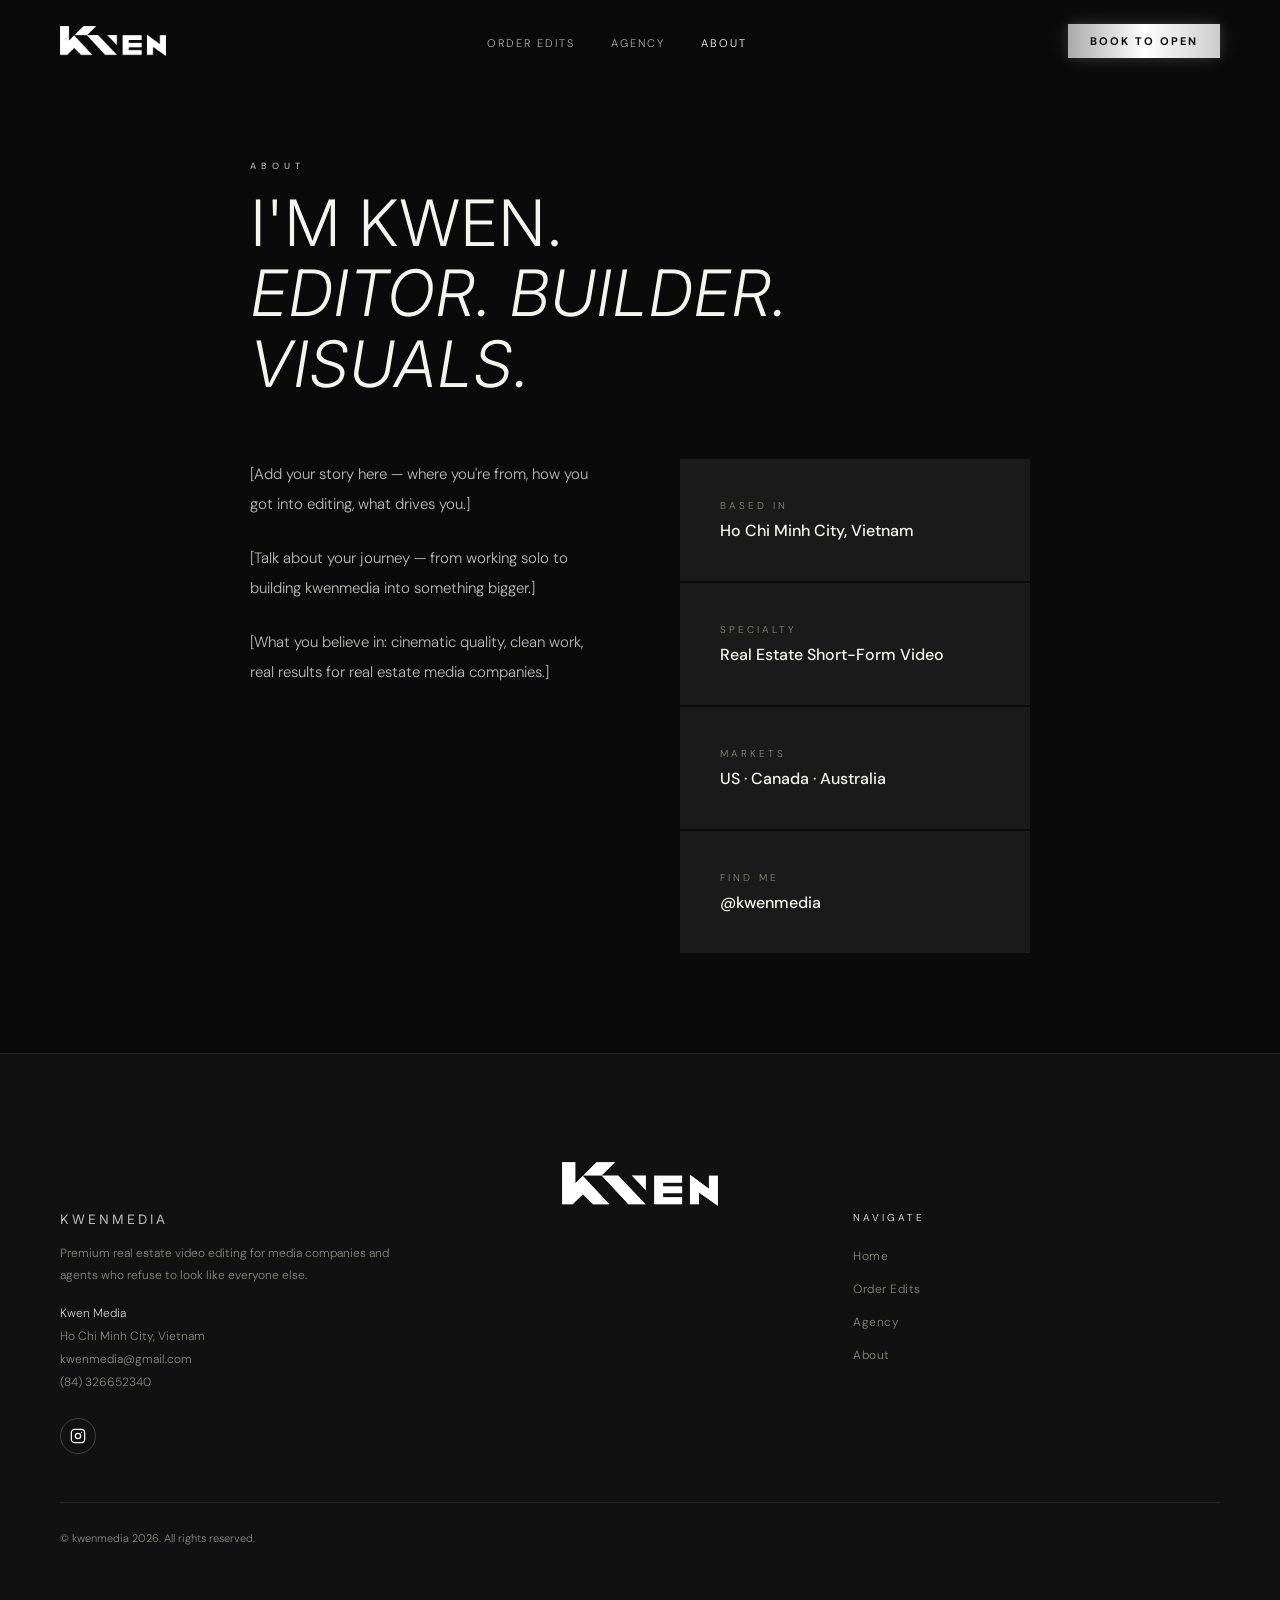
==== about.html @ 04c3d90f "Mobile menu, cleaner hero/order copy, remove dead Terms link Co-Authored-By: Claude Opus 5.5 <norepl" ====
<!DOCTYPE html>
<html lang="en">
<head>
  <meta charset="UTF-8" />
  <meta name="viewport" content="width=device-width, initial-scale=1.0" />
  <title>About | kwenmedia</title>
  <link rel="preconnect" href="https://fonts.googleapis.com" />
  <link href="https://fonts.googleapis.com/css2?family=Inter:ital,opsz,wght@0,14..32,100..900;1,14..32,100..900&family=DM+Sans:ital,wght@0,300;0,400;0,500;1,300&display=swap" rel="stylesheet" />
  <style>
    *, *::before, *::after { box-sizing: border-box; margin: 0; padding: 0; }

    :root {
      --black: #0a0a0a;
      --dark: #111111;
      --dark2: #1a1a1a;
      --gold: #ffffff;
      --gold-light: #cccccc;
      --gold-gradient: linear-gradient(90deg, #aaaaaa, #ffffff, #cccccc, #ffffff, #aaaaaa);
      --white: #f5f5f0;
      --gray: #888880;
      --border: rgba(255,255,255,0.08);
    }

    /* Gold gradient utility */
    .gold-text {
      background: var(--gold-gradient);
      background-size: 200% auto;
      -webkit-background-clip: text;
      -webkit-text-fill-color: transparent;
      background-clip: text;
      animation: gold-shift 4s linear infinite;
      
    }
    @keyframes gold-shift {
      0% { background-position: 0% center; }
      100% { background-position: 200% center; }
    }

    html { scroll-behavior: smooth; }

    body {
      background: var(--black);
      color: var(--white);
      font-family: 'DM Sans', sans-serif;
      font-weight: 300;
      overflow-x: hidden;
    }

    /* ── NAV ── */
    nav {
      position: fixed; top: 0; left: 0; right: 0; z-index: 100;
      display: flex; align-items: center; justify-content: space-between;
      padding: 24px 60px;
      background: linear-gradient(to bottom, rgba(10,10,10,0.95), transparent);
      transition: background 0.3s;
    }
    nav.scrolled { background: rgba(10,10,10,0.97); }

    .nav-logo {
      font-family: 'Inter', sans-serif;
      font-size: 22px; font-weight: 400; letter-spacing: 2px;
      color: var(--white); text-decoration: none;
      text-transform: uppercase;
      display: flex; align-items: center; gap: 10px;
    }
    .nav-logo span {
      background: var(--gold-gradient); background-size: 200% auto;
      -webkit-background-clip: text; -webkit-text-fill-color: transparent;
      background-clip: text; animation: gold-shift 4s linear infinite;
      
    }

    .nav-links { display: flex; gap: 36px; list-style: none; }
    .nav-links a {
      color: rgba(245,245,240,0.7); text-decoration: none;
      font-size: 11px; letter-spacing: 2px; text-transform: uppercase;
      transition: color 0.2s;
    }
    .nav-links a:hover { color: var(--white); }

    .nav-ctas { display: flex; gap: 12px; }
    .btn-outline {
      padding: 10px 22px; border: 1px solid rgba(255,255,255,0.3);
      color: var(--white); font-family: 'DM Sans', sans-serif;
      font-size: 11px; letter-spacing: 2px; text-transform: uppercase;
      text-decoration: none; transition: all 0.2s; cursor: pointer;
      background: transparent;
    }
    .btn-outline:hover { border-color: var(--white); color: var(--white); }

    .btn-gold {
      padding: 10px 22px;
      background: linear-gradient(90deg, #aaaaaa, #ffffff, #cccccc, #ffffff, #aaaaaa);
      background-size: 200% auto;
      color: var(--black); font-family: 'DM Sans', sans-serif;
      font-size: 11px; letter-spacing: 2px; text-transform: uppercase;
      text-decoration: none; font-weight: 700; cursor: pointer;
      border: none;
      box-shadow: 0 0 12px rgba(255,255,255,0.15), 0 0 28px rgba(255,255,255,0.08);
      animation: gold-shift 4s linear infinite;
      transition: box-shadow 0.3s, transform 0.2s;
    }
    .btn-gold:hover {
      box-shadow: 0 0 12px rgba(255,255,255,0.15), 0 0 28px rgba(255,255,255,0.08);
      transform: translateY(-2px);
    }

    /* ── HERO ── */
    .hero {
      position: relative; height: 100vh; min-height: 700px;
      display: flex; flex-direction: column;
      align-items: center; justify-content: center; text-align: center;
      overflow: hidden;
    }

    .hero-video {
      position: absolute; inset: 0; width: 100%; height: 100%;
      object-fit: cover; opacity: 0.35;
    }
    .hero-overlay {
      position: absolute; inset: 0;
      background: linear-gradient(to bottom, rgba(10,10,10,0.3) 0%, rgba(10,10,10,0.5) 60%, var(--black) 100%);
    }

    .hero-content { position: relative; z-index: 2; max-width: 800px; padding: 0 24px; }
    .hero-eyebrow {
      font-size: 10px; letter-spacing: 5px; text-transform: uppercase;
      background: var(--gold-gradient); background-size: 200% auto;
      -webkit-background-clip: text; -webkit-text-fill-color: transparent;
      background-clip: text; animation: gold-shift 4s linear infinite;
      margin-bottom: 24px; font-weight: 500;
      
    }
    .hero-title {
      font-family: 'Inter', sans-serif;
      font-size: clamp(52px, 8vw, 96px); font-weight: 300; line-height: 1.0;
      margin-bottom: 24px; letter-spacing: -1px;
    }
    .hero-title em {
      font-style: italic;
      background: var(--gold-gradient);
      background-size: 200% auto;
      -webkit-background-clip: text;
      -webkit-text-fill-color: transparent;
      background-clip: text;
      animation: gold-shift 4s linear infinite;
      
    }
    .hero-sub {
      font-size: 13px; letter-spacing: 1px; color: rgba(245,245,240,0.65);
      max-width: 480px; margin: 0 auto 40px; line-height: 1.8;
    }
    .hero-btns { display: flex; gap: 16px; justify-content: center; flex-wrap: wrap; }

    .hero-scroll {
      position: absolute; bottom: 40px; left: 50%; transform: translateX(-50%);
      z-index: 2; display: flex; flex-direction: column; align-items: center; gap: 8px;
      font-size: 9px; letter-spacing: 3px; color: rgba(255,255,255,0.4);
      text-transform: uppercase;
      animation: bounce 2s ease-in-out infinite;
    }
    .hero-scroll::after {
      content: ''; display: block; width: 1px; height: 40px;
      background: linear-gradient(to bottom, rgba(255,255,255,0.4), transparent);
    }
    @keyframes bounce {
      0%, 100% { transform: translateX(-50%) translateY(0); }
      50% { transform: translateX(-50%) translateY(6px); }
    }

    /* ── SECTION COMMONS ── */
    section { padding: 100px 60px; }
    .section-label {
      font-size: 9px; letter-spacing: 5px; text-transform: uppercase;
      background: var(--gold-gradient); background-size: 200% auto;
      -webkit-background-clip: text; -webkit-text-fill-color: transparent;
      background-clip: text; animation: gold-shift 4s linear infinite;
      margin-bottom: 16px; font-weight: 500;
      
    }
    .section-title {
      font-family: 'Inter', sans-serif;
      font-size: clamp(36px, 5vw, 64px); font-weight: 300; line-height: 1.1;
      margin-bottom: 60px;
    }

    /* ── ALA CARTE ── */
    .alacarte { background: var(--dark); }
    .alacarte-header { text-align: center; }

    .packages-grid {
      display: grid;
      grid-template-columns: repeat(auto-fit, minmax(280px, 1fr));
      gap: 2px; max-width: 1400px; margin: 0 auto;
    }

    .package-card {
      background: var(--dark2); padding: 0;
      overflow: hidden; cursor: pointer; transition: transform 0.3s;
      position: relative;
    }
    .package-card:hover { transform: translateY(-4px); }
    .package-card:hover .pkg-overlay { opacity: 1; }

    .pkg-video-wrap { position: relative; aspect-ratio: 9/16; overflow: hidden; }
    .pkg-video-wrap video { width: 100%; height: 100%; object-fit: cover; }
    .pkg-overlay {
      position: absolute; inset: 0;
      background: linear-gradient(to top, rgba(0,0,0,0.9) 0%, transparent 50%);
      opacity: 0.7; transition: opacity 0.3s;
    }
    .pkg-info {
      position: absolute; bottom: 0; left: 0; right: 0;
      padding: 24px; z-index: 2;
    }
    .pkg-name {
      font-family: 'Inter', sans-serif;
      font-size: 24px; font-weight: 400; margin-bottom: 4px;
    }
    .pkg-price {
      background: var(--gold-gradient); background-size: 200% auto;
      -webkit-background-clip: text; -webkit-text-fill-color: transparent;
      background-clip: text; animation: gold-shift 4s linear infinite;
      font-size: 18px; font-weight: 600; margin-bottom: 12px;
      
    }
    .pkg-features { list-style: none; margin-bottom: 16px; }
    .pkg-features li {
      font-size: 11px; color: rgba(255,255,255,0.6);
      letter-spacing: 0.5px; margin-bottom: 4px;
      padding-left: 14px; position: relative;
    }
    .pkg-features li::before {
      content: '—'; position: absolute; left: 0;
      color: var(--white); font-size: 10px;
    }
    .pkg-select {
      display: inline-block; padding: 8px 20px;
      border: 1px solid rgba(255,255,255,0.4); color: var(--white);
      font-size: 10px; letter-spacing: 2px; text-transform: uppercase;
      background: transparent; cursor: pointer; transition: all 0.2s;
      font-family: 'DM Sans', sans-serif;
    }
    .pkg-select:hover { background: var(--white); color: var(--black); }

    .custom-quote {
      text-align: center; margin-top: 48px;
      color: rgba(245,245,240,0.5); font-size: 13px;
    }
    .custom-quote a { color: var(--white); text-decoration: none; }
    .custom-quote a:hover { text-decoration: underline; }

    /* ── BLACK LABEL ── */
    .black-label { background: var(--black); }
    .bl-grid {
      display: grid; grid-template-columns: 1fr 1fr;
      gap: 80px; max-width: 1200px; margin: 0 auto;
      align-items: start;
    }
    .bl-features { display: flex; flex-direction: column; gap: 0; }
    .bl-feature {
      padding: 32px 0; border-bottom: 1px solid var(--border);
      display: flex; gap: 24px; align-items: flex-start;
    }
    .bl-num {
      font-family: 'Inter', sans-serif;
      font-size: 48px; font-weight: 300; background: var(--gold-gradient); background-size: 200% auto;
      -webkit-background-clip: text; -webkit-text-fill-color: transparent;
      background-clip: text; animation: gold-shift 4s linear infinite;
      opacity: 0.3;
      line-height: 1; flex-shrink: 0; width: 60px;
    }
    .bl-feature-title {
      font-family: 'Inter', sans-serif;
      font-size: 22px; font-weight: 400; margin-bottom: 8px;
    }
    .bl-feature-desc { font-size: 12px; color: var(--gray); line-height: 1.8; }

    .bl-ctas { display: flex; flex-direction: column; gap: 12px; margin-top: 48px; }
    .bl-ctas a { text-align: center; }

    /* ── STATS ── */
    .stats { background: var(--dark); padding: 80px 60px; }
    .stats-inner {
      max-width: 1000px; margin: 0 auto;
      display: grid; grid-template-columns: repeat(3, 1fr);
      gap: 2px;
    }
    .stat-item {
      background: var(--dark2); padding: 48px;
      text-align: center;
    }
    .stat-num {
      font-family: 'Inter', sans-serif;
      font-size: 64px; font-weight: 700; line-height: 1; margin-bottom: 8px;
      background: var(--gold-gradient); background-size: 200% auto;
      -webkit-background-clip: text; -webkit-text-fill-color: transparent;
      background-clip: text; animation: gold-shift 4s linear infinite;
      
    }
    .stat-label { font-size: 10px; letter-spacing: 3px; text-transform: uppercase; color: var(--gray); }

    /* ── LOGOS ── */
    .logos-section { background: var(--black); padding: 60px; overflow: hidden; }
    .logos-label { text-align: center; font-size: 10px; letter-spacing: 4px; text-transform: uppercase; color: var(--gray); margin-bottom: 40px; }
    .logos-track-wrap { overflow: hidden; }
    .logos-track {
      display: flex; gap: 60px; align-items: center;
      animation: marquee 25s linear infinite;
      width: max-content;
    }
    .logos-track:hover { animation-play-state: paused; }
    .logo-item {
      font-family: 'Inter', sans-serif;
      font-size: 18px; font-weight: 300; letter-spacing: 2px;
      color: rgba(255,255,255,0.2); white-space: nowrap;
      text-transform: uppercase; flex-shrink: 0;
    }
    @keyframes marquee {
      0% { transform: translateX(0); }
      100% { transform: translateX(-50%); }
    }

    /* ── TESTIMONIALS ── */
    .testimonials { background: var(--dark); }
    .testimonials .section-title { text-align: center; }
    .testimonials-grid {
      display: grid; grid-template-columns: repeat(auto-fit, minmax(300px, 1fr));
      gap: 2px; max-width: 1200px; margin: 0 auto;
    }
    .testimonial {
      background: var(--dark2); padding: 48px;
    }
    .testimonial-quote {
      font-family: 'Inter', sans-serif;
      font-size: 18px; font-weight: 300; font-style: italic;
      line-height: 1.7; color: rgba(245,245,240,0.85);
      margin-bottom: 28px;
    }
    .testimonial-quote::before { content: '\201C'; color: var(--white); font-size: 28px; }
    .testimonial-name { font-size: 12px; font-weight: 600; letter-spacing: 1px; margin-bottom: 4px; }
    .testimonial-company { font-size: 11px; color: var(--gray); letter-spacing: 1px; }

    /* ── CTA FOOTER ── */
    .cta-section {
      position: relative; padding: 140px 60px;
      text-align: center; overflow: hidden;
    }
    .cta-video {
      position: absolute; inset: 0; width: 100%; height: 100%;
      object-fit: cover; opacity: 0.2;
    }
    .cta-overlay {
      position: absolute; inset: 0;
      background: linear-gradient(to bottom, var(--black), rgba(10,10,10,0.7), var(--black));
    }
    .cta-content { position: relative; z-index: 2; }
    .cta-title {
      font-family: 'Inter', sans-serif;
      font-size: clamp(36px, 6vw, 72px); font-weight: 300;
      margin-bottom: 16px;
    }
    .cta-sub { font-size: 13px; color: var(--gray); margin-bottom: 40px; }
    .cta-btns { display: flex; gap: 16px; justify-content: center; flex-wrap: wrap; margin-bottom: 16px; }
    .cta-alt { font-size: 12px; color: var(--gray); }
    .cta-alt a { color: var(--white); text-decoration: none; }

    /* ── FOOTER ── */
    footer {
      background: var(--dark); padding: 60px;
      border-top: 1px solid var(--border);
    }
    .footer-inner {
      max-width: 1200px; margin: 0 auto;
      display: grid; grid-template-columns: 2fr 1fr; gap: 60px;
      margin-bottom: 48px;
    }
    .footer-logo {
      font-family: 'Inter', sans-serif;
      font-size: 24px; font-weight: 400; letter-spacing: 2px;
      text-transform: uppercase; color: var(--white); margin-bottom: 16px;
    }
    .footer-logo span {
      background: var(--gold-gradient); background-size: 200% auto;
      -webkit-background-clip: text; -webkit-text-fill-color: transparent;
      background-clip: text; animation: gold-shift 4s linear infinite;
    }
    .footer-desc { font-size: 12px; color: var(--gray); line-height: 1.8; max-width: 360px; margin-bottom: 24px; }
    .footer-social a {
      color: var(--white); font-size: 11px; letter-spacing: 2px;
      text-transform: uppercase; text-decoration: none;
    }
    .footer-nav-title {
      font-size: 10px; letter-spacing: 3px; text-transform: uppercase;
      color: var(--white); margin-bottom: 20px;
    }
    .footer-nav-links { list-style: none; }
    .footer-nav-links li { margin-bottom: 12px; }
    .footer-nav-links a {
      color: var(--gray); font-size: 12px; text-decoration: none;
      transition: color 0.2s; letter-spacing: 0.5px;
    }
    .footer-nav-links a:hover { color: var(--white); }
    .footer-bottom {
      border-top: 1px solid var(--border); padding-top: 28px;
      display: flex; justify-content: space-between; align-items: center;
      font-size: 11px; color: var(--gray);
    }
    .footer-bottom a { color: var(--gray); text-decoration: none; }
    .footer-bottom a:hover { color: var(--white); }

    /* ── MOBILE ── */
    @media (max-width: 768px) {
      nav { padding: 20px 24px; }
      .nav-links { display: none; }
      section { padding: 80px 24px; }
      .bl-grid { grid-template-columns: 1fr; gap: 40px; }
      .stats-inner { grid-template-columns: 1fr; }
      .footer-inner { grid-template-columns: 1fr; }
      .footer-bottom { flex-direction: column; gap: 12px; text-align: center; }
      .logos-section { padding: 60px 0; }
      .cta-section { padding: 100px 24px; }
      footer { padding: 60px 24px; }
    }

    /* ── FADE IN ── */
    .fade-in { opacity: 0; transform: translateY(24px); transition: opacity 0.7s ease, transform 0.7s ease; }
    .fade-in.visible { opacity: 1; transform: none; }
  
    /* ── WORK SHOWCASE ── */
    .work-showcase { background: var(--black); padding: 100px 0 100px 60px; }
    .showcase-track-wrap { overflow-x: auto; cursor: grab; user-select: none; }
    .showcase-track-wrap::-webkit-scrollbar { height: 2px; }
    .showcase-track-wrap::-webkit-scrollbar-track { background: var(--dark2); }
    .showcase-track-wrap::-webkit-scrollbar-thumb { background: var(--gold); }
    .showcase-track-wrap:active { cursor: grabbing; }
    .showcase-track {
      display: flex; gap: 16px;
      width: max-content; padding-right: 60px;
    }
    .showcase-item { flex-shrink: 0; width: 260px; }
    .showcase-video-wrap {
      position: relative; aspect-ratio: 9/16;
      overflow: hidden; background: var(--dark2);
    }
    .showcase-video-wrap video { width: 100%; height: 100%; object-fit: cover; }
    .showcase-overlay {
      position: absolute; inset: 0;
      background: linear-gradient(to top, rgba(0,0,0,0.5) 0%, transparent 50%);
    }
    .showcase-label {
      margin-top: 12px;
      font-size: 10px; letter-spacing: 2px; text-transform: uppercase;
      color: var(--gray);
    }
    
    .section-title { text-transform: uppercase; }
    .cta-title { text-transform: uppercase; }
    .hero-title { text-transform: uppercase; }
    .bl-feature-title { text-transform: uppercase; }
    .pkg-name { text-transform: uppercase; }
    .showcase-item .showcase-label { text-transform: uppercase; }
    .stat-label { text-transform: uppercase; }
    .footer-nav-title { text-transform: uppercase; }
    .footer-logo { text-transform: uppercase; }
    /* opsz-global: Inter 18pt optical size everywhere */
    html { font-optical-sizing: none; font-variation-settings: 'opsz' 18; }
    </style>
  <link rel="stylesheet" href="contact.css" />
  <link rel="icon" href="favicon.ico" sizes="any" />
  <link rel="icon" type="image/png" sizes="32x32" href="favicon-32.png" />
  <link rel="icon" type="image/png" sizes="192x192" href="icon-192.png" />
  <link rel="apple-touch-icon" href="apple-touch-icon.png" />
  <meta name="theme-color" content="#0a0a0a" />
</head>
<body>

<nav id="navbar">
  <a href="index.html" class="nav-logo"><img src="logo.png" alt="Kwen Media" style="height:30px;width:auto;display:block;" /></a>
  <ul class="nav-links">
    <li><a href="order.html" >Order Edits</a></li>
    <li><a href="agency.html" >Agency</a></li>
    <li><a href="about.html" style="color:#fff">About</a></li>
  </ul>
  <div class="nav-ctas">
    <a href="https://www.instagram.com/kwenmedia/" target="_blank" class="btn-gold">Book to Open</a>
  </div>
</nav>


<section style="padding:160px 60px 100px; max-width:900px; margin:0 auto;">
  <div class="fade-in">
    <p class="section-label">About</p>
    <h1 class="section-title">I'm Kwen.<br /><em>Editor. Builder. Visuals.</em></h1>
  </div>

  <div style="display:grid;grid-template-columns:1fr 1fr;gap:80px;align-items:start;margin-top:60px;" class="fade-in">
    <div>
      <p style="color:rgba(245,245,240,0.75);font-size:15px;line-height:2;margin-bottom:24px;">
        [Add your story here — where you're from, how you got into editing, what drives you.]
      </p>
      <p style="color:rgba(245,245,240,0.75);font-size:15px;line-height:2;margin-bottom:24px;">
        [Talk about your journey — from working solo to building kwenmedia into something bigger.]
      </p>
      <p style="color:rgba(245,245,240,0.75);font-size:15px;line-height:2;">
        [What you believe in: cinematic quality, clean work, real results for real estate media companies.]
      </p>
    </div>
    <div>
      <div style="background:var(--dark2);padding:40px;margin-bottom:2px;">
        <div style="font-size:10px;letter-spacing:3px;text-transform:uppercase;color:var(--gray);margin-bottom:8px;">Based In</div>
        <div style="font-size:16px;font-weight:500;">Ho Chi Minh City, Vietnam</div>
      </div>
      <div style="background:var(--dark2);padding:40px;margin-bottom:2px;">
        <div style="font-size:10px;letter-spacing:3px;text-transform:uppercase;color:var(--gray);margin-bottom:8px;">Specialty</div>
        <div style="font-size:16px;font-weight:500;">Real Estate Short-Form Video</div>
      </div>
      <div style="background:var(--dark2);padding:40px;margin-bottom:2px;">
        <div style="font-size:10px;letter-spacing:3px;text-transform:uppercase;color:var(--gray);margin-bottom:8px;">Markets</div>
        <div style="font-size:16px;font-weight:500;">US · Canada · Australia</div>
      </div>
      <div style="background:var(--dark2);padding:40px;">
        <div style="font-size:10px;letter-spacing:3px;text-transform:uppercase;color:var(--gray);margin-bottom:8px;">Find Me</div>
        <div style="font-size:16px;font-weight:500;"><a href="https://www.instagram.com/kwenmedia/" target="_blank" style="color:var(--white);text-decoration:none;">@kwenmedia</a></div>
      </div>
    </div>
  </div>
</section>

<footer>
  <div style="text-align:center; padding: 48px 60px 0;">
    <img src="logo.png" alt="Kwen Media" style="height:44px;width:auto;" />
  </div>
  <div class="footer-inner">
    <div>
      <div class="footer-logo" style="font-size:13px;font-weight:400;letter-spacing:3px;color:rgba(255,255,255,0.7);margin-bottom:16px;">kwenmedia</div>
      <p class="footer-desc">Premium real estate video editing for media companies and agents who refuse to look like everyone else.</p>
      <div class="footer-contact" style="font-size:12px;color:var(--gray);line-height:1.9;margin:-8px 0 24px;">
        <div style="color:rgba(255,255,255,0.8);">Kwen Media</div>
        <div>Ho Chi Minh City, Vietnam</div>
        <div><a href="mailto:kwenmedia@gmail.com" style="color:inherit;text-decoration:none;">kwenmedia@gmail.com</a></div>
        <div><a href="tel:+84326652340" style="color:inherit;text-decoration:none;">(84) 326652340</a></div>
      </div>
      <div class="footer-social">
        <a href="https://www.instagram.com/kwenmedia/" target="_blank"
           style="display:inline-flex;align-items:center;justify-content:center;width:36px;height:36px;border:1px solid rgba(255,255,255,0.2);border-radius:50%;text-decoration:none;transition:border-color 0.2s;"
           onmouseover="this.style.borderColor='rgba(255,255,255,0.6)'"
           onmouseout="this.style.borderColor='rgba(255,255,255,0.2)'">
          <svg xmlns="http://www.w3.org/2000/svg" width="16" height="16" viewBox="0 0 24 24" fill="none" stroke="white" stroke-width="1.8" stroke-linecap="round" stroke-linejoin="round">
            <rect x="2" y="2" width="20" height="20" rx="5" ry="5"/><circle cx="12" cy="12" r="4"/><circle cx="17.5" cy="6.5" r="1" fill="white" stroke="none"/>
          </svg>
        </a>
      </div>
    </div>
    <div>
      <div class="footer-nav-title">Navigate</div>
      <ul class="footer-nav-links">
        <li><a href="index.html">Home</a></li>
        <li><a href="order.html">Order Edits</a></li>
        <li><a href="agency.html">Agency</a></li>
        <li><a href="about.html">About</a></li>
      </ul>
    </div>
  </div>
  <div class="footer-bottom">
    <span>© kwenmedia 2026. All rights reserved.</span>
  </div>
</footer>

<script>
  const navbar = document.getElementById('navbar');
  window.addEventListener('scroll', () => navbar.classList.toggle('scrolled', window.scrollY > 50));
  const observer = new IntersectionObserver(e => e.forEach(x => x.isIntersecting && x.target.classList.add('visible')), {threshold:0.1});
  document.querySelectorAll('.fade-in').forEach(el => observer.observe(el));
</script>
<script src="contact.js"></script>
</body>
</html>
---- contact.css ----
/* ── CONTACT MODAL ("Book to Open") ── */
.cq {
  position: fixed; inset: 0; z-index: 10000; display: none;
  align-items: flex-start; justify-content: center;
  background: rgba(0,0,0,.75); -webkit-backdrop-filter: blur(10px); backdrop-filter: blur(10px);
  overflow-y: auto; padding: 24px 16px;
}
.cq.active { display: flex; }
body.cq-open { overflow: hidden; }
.cq-card {
  position: relative; width: 100%; max-width: 640px; margin: auto;
  background: #111; border: 1px solid rgba(255,255,255,.08); border-radius: 6px;
  padding: 44px 40px 36px; color: #f5f5f0; font-family: 'DM Sans', sans-serif;
  animation: cq-in .25s ease;
}
@keyframes cq-in { from { opacity: 0; transform: translateY(12px); } to { opacity: 1; transform: none; } }
.cq-x { position: absolute; top: 16px; right: 18px; background: none; border: none; color: #f5f5f0; font-size: 26px; line-height: 1; cursor: pointer; opacity: .6; }
.cq-x:hover { opacity: 1; }
.cq-l { display: block; font-size: 10px; letter-spacing: 3px; text-transform: uppercase; color: #888880; }
.cq h3 {
  font-family: 'Inter', sans-serif; font-optical-sizing: none; font-variation-settings: 'opsz' 18;
  font-size: clamp(30px, 5vw, 42px); font-weight: 800; letter-spacing: -0.03em;
  text-transform: uppercase; line-height: 1; margin: 12px 0 0;
}
.cq-intro { font-size: 15px; line-height: 1.65; color: rgba(245,245,240,.75); margin: 16px 0 0; padding-bottom: 24px; border-bottom: 1px solid rgba(255,255,255,.08); }
.cq-ways { display: grid; grid-template-columns: 110px 1fr; gap: 10px 16px; padding: 20px 0; border-bottom: 1px solid rgba(255,255,255,.08); margin: 0; }
.cq-ways dt { font-size: 10px; letter-spacing: 3px; text-transform: uppercase; color: #888880; padding-top: 3px; }
.cq-ways dd { margin: 0; font-size: 15px; }
.cq-ways a { color: inherit; text-decoration: none; }
.cq-ways a:hover { text-decoration: underline; }
.cq-grid { display: grid; grid-template-columns: 1fr 1fr; gap: 18px 20px; margin-top: 22px; }
.cq-row { display: flex; flex-direction: column; gap: 8px; }
.cq-full { grid-column: 1 / -1; }
.cq input, .cq textarea {
  width: 100%; background: #0a0a0a; color: #f5f5f0;
  border: 1px solid rgba(255,255,255,.12); border-radius: 3px;
  padding: 14px 16px; font: 400 15px 'DM Sans', sans-serif; outline: none; transition: border-color .2s;
}
.cq textarea { min-height: 110px; resize: vertical; line-height: 1.6; }
.cq #cqMsg { min-height: 170px; font-size: 14.5px; line-height: 1.7; }
.cq input::placeholder, .cq textarea::placeholder { color: rgba(245,245,240,.35); }
.cq input:focus, .cq textarea:focus { border-color: #f5f5f0; }
.cq input.err { border-color: #ff6b6b; }
.cq-chips { display: flex; flex-wrap: wrap; gap: 8px; }
.cq-chips button {
  background: transparent; color: rgba(245,245,240,.8); border: 1px solid rgba(255,255,255,.18);
  border-radius: 3px; padding: 10px 14px; font: 500 12px 'DM Sans', sans-serif; letter-spacing: .5px; cursor: pointer;
  transition: all .2s;
}
.cq-chips button:hover { border-color: #f5f5f0; color: #f5f5f0; }
.cq-chips button.on { background: #f5f5f0; color: #0a0a0a; border-color: #f5f5f0; }
.cq-msg-l { margin: 24px 0 10px; }
.cq-act { display: flex; gap: 12px; margin-top: 22px; }
.cq-btn {
  display: inline-flex; align-items: center; justify-content: center; gap: 12px;
  padding: 18px 24px; border-radius: 2px; cursor: pointer; text-decoration: none;
  font: 600 12px 'DM Sans', sans-serif; letter-spacing: 3px; text-transform: uppercase; transition: all .2s;
}
.cq-btn-solid { flex: 1; background: #f5f5f0; color: #0a0a0a; border: 1px solid #f5f5f0; }
.cq-btn-solid:hover { background: #fff; transform: translateY(-1px); }
.cq-btn-line { background: transparent; color: #f5f5f0; border: 1px solid rgba(255,255,255,.2); min-width: 120px; }
.cq-btn-line:hover { border-color: #f5f5f0; }
.cq-btn-wa { display: flex; width: 100%; margin-top: 12px; background: transparent; color: #f5f5f0; border: 1px solid rgba(255,255,255,.35); }
.cq-btn-wa:hover { background: #f5f5f0; color: #0a0a0a; }
.cq-note { margin-top: 18px; font-size: 13px; line-height: 1.6; color: #888880; }
#cqToast {
  position: fixed; left: 50%; bottom: 28px; transform: translate(-50%, 20px); z-index: 10001;
  background: #f5f5f0; color: #0a0a0a; padding: 14px 22px; border-radius: 3px;
  font: 500 13px 'DM Sans', sans-serif; letter-spacing: .3px; box-shadow: 0 10px 30px rgba(0,0,0,.4);
  opacity: 0; pointer-events: none; transition: opacity .25s, transform .25s; max-width: 90vw; text-align: center;
}
#cqToast.show { opacity: 1; transform: translate(-50%, 0); }
@media (max-width: 560px) {
  .cq-card { padding: 40px 22px 28px; }
  .cq-ways { grid-template-columns: 1fr; gap: 2px; }
  .cq-ways dd { margin-bottom: 10px; }
  .cq-grid { grid-template-columns: 1fr; }
  .cq-act { gap: 8px; }
  .cq-btn { padding: 16px 12px; letter-spacing: 1.5px; font-size: 11px; gap: 8px; }
  .cq-btn-line { min-width: 78px; }
}

/* ── MOBILE MENU ── */
.nav-burger { display: none; }
.mnav { display: none; }
@media (max-width: 768px) {
  .nav-burger {
    display: inline-flex; flex-direction: column; justify-content: center; gap: 5px;
    width: 42px; height: 42px; padding: 0 10px; margin-left: 8px; background: transparent;
    border: 1px solid rgba(255,255,255,.2); border-radius: 2px; cursor: pointer;
  }
  .nav-burger span { display: block; height: 1.5px; background: #f5f5f0; transition: transform .25s, opacity .25s; }
  .nav-burger.open span:nth-child(1) { transform: translateY(6.5px) rotate(45deg); }
  .nav-burger.open span:nth-child(2) { opacity: 0; }
  .nav-burger.open span:nth-child(3) { transform: translateY(-6.5px) rotate(-45deg); }
  .mnav {
    display: block; position: fixed; left: 0; right: 0; top: 0; z-index: 999; padding: 96px 24px 32px;
    background: rgba(10,10,10,.97); -webkit-backdrop-filter: blur(12px); backdrop-filter: blur(12px);
    border-bottom: 1px solid rgba(255,255,255,.08);
    transform: translateY(-100%); visibility: hidden; transition: transform .3s ease, visibility .3s;
  }
  .mnav.open { transform: none; visibility: visible; }
  .mnav a {
    display: block; padding: 18px 0; border-bottom: 1px solid rgba(255,255,255,.08);
    color: #f5f5f0; text-decoration: none; font-family: 'Inter', sans-serif; font-weight: 700;
    font-size: 22px; letter-spacing: -0.02em; text-transform: uppercase;
  }
  .mnav a:last-child { border-bottom: none; }
  .mnav a.cur { color: #888880; }
  nav#navbar { z-index: 1000; }
  body.mnav-open { overflow: hidden; }
}
@media (max-width: 560px) {
  .nav-ctas .btn-outline { display: none; }
}
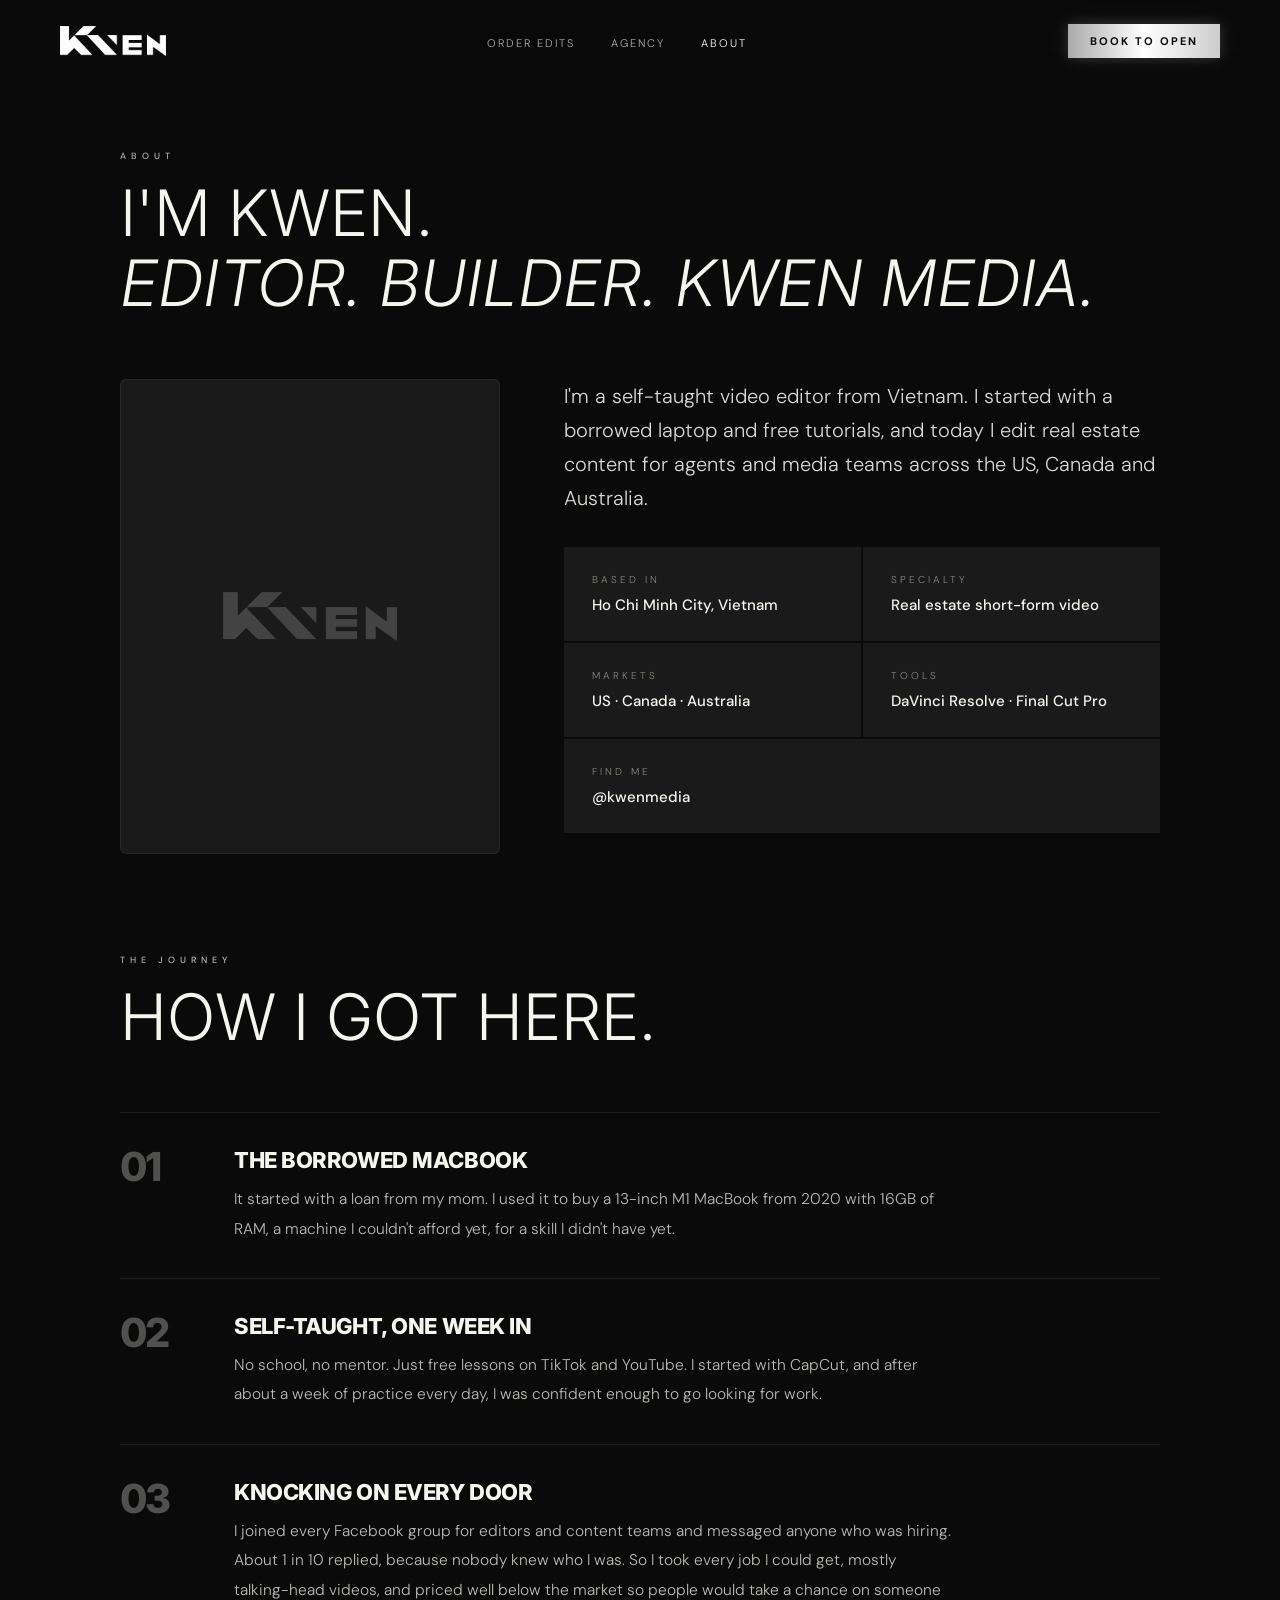
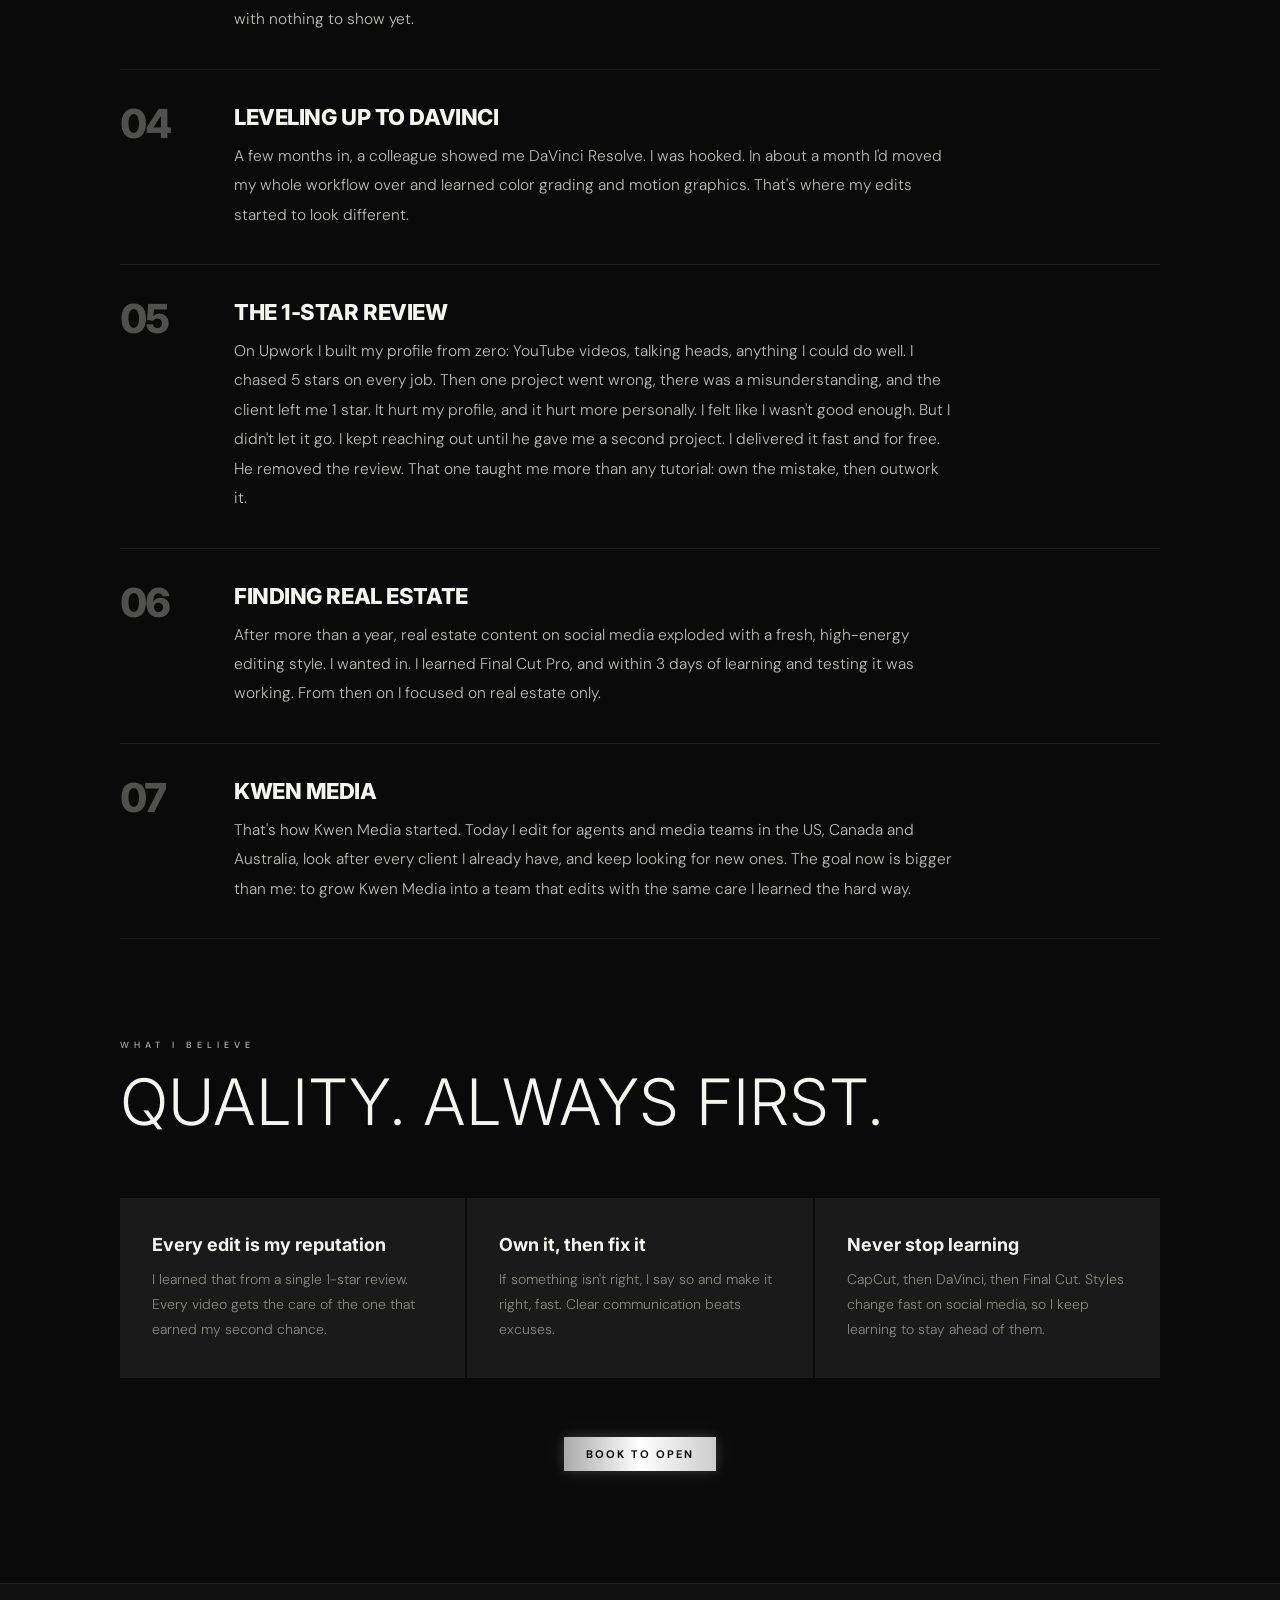
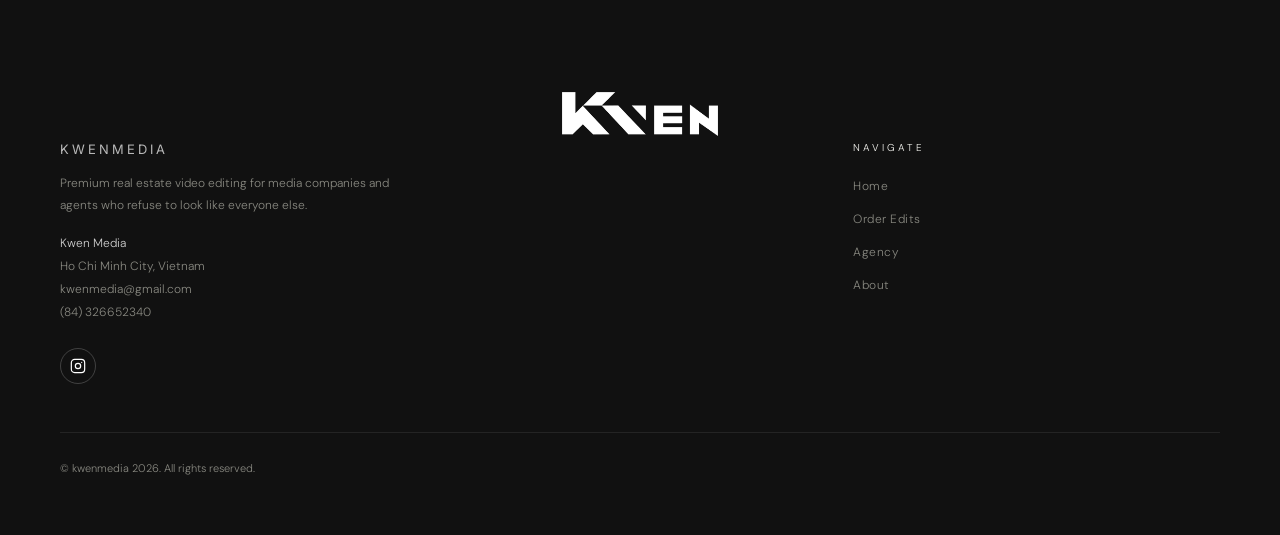
==== commit a395ced5: "About page: Kwen's story, facts, values, photo slot Co-Authored-By: Claude Opus 5.5 <noreply@anthrop" ====
--- a/about.html
+++ b/about.html
@@ -465,6 +465,42 @@
     .footer-logo { text-transform: uppercase; }
     /* opsz-global: Inter 18pt optical size everywhere */
     html { font-optical-sizing: none; font-variation-settings: 'opsz' 18; }
+    /* ── ABOUT PAGE ── */
+    .ab-intro { display: grid; grid-template-columns: minmax(0, 380px) minmax(0, 1fr); gap: 64px; align-items: start; margin-top: 56px; }
+    .ab-photo {
+      margin: 0; aspect-ratio: 4/5; background: var(--dark2); border: 1px solid rgba(255,255,255,.06);
+      border-radius: 6px; overflow: hidden; display: grid; place-items: center;
+    }
+    .ab-photo img { width: 100%; height: 100%; object-fit: cover; }
+    .ab-photo img.ab-photo-ph { width: 46%; height: auto; object-fit: contain; opacity: .18; }
+    .ab-lead { font-size: 20px; line-height: 1.7; color: rgba(245,245,240,.88); margin-bottom: 32px; }
+    .ab-facts { display: grid; grid-template-columns: 1fr 1fr; gap: 2px; }
+    .ab-fact { background: var(--dark2); padding: 26px 28px; }
+    .ab-fact:last-child { grid-column: 1 / -1; }
+    .ab-fact span { display: block; font-size: 10px; letter-spacing: 3px; text-transform: uppercase; color: var(--gray); margin-bottom: 8px; }
+    .ab-fact b { font-size: 15px; font-weight: 500; }
+    .ab-fact a { color: var(--white); text-decoration: none; }
+    .ab-chs { position: relative; }
+    .ab-ch { display: grid; grid-template-columns: 90px minmax(0, 1fr); gap: 24px; padding: 34px 0; border-top: 1px solid var(--border); }
+    .ab-ch:last-child { border-bottom: 1px solid var(--border); }
+    .ab-n { font-family: 'Inter', sans-serif; font-weight: 800; font-size: 40px; line-height: 1; letter-spacing: -0.04em; color: rgba(245,245,240,.3); }
+    .ab-ch h3 { font-family: 'Inter', sans-serif; font-weight: 800; font-size: 22px; text-transform: uppercase; letter-spacing: -0.02em; margin-bottom: 12px; }
+    .ab-ch p { color: rgba(245,245,240,.75); font-size: 15.5px; line-height: 1.9; max-width: 720px; }
+    .ab-vals { display: grid; grid-template-columns: repeat(3, minmax(0, 1fr)); gap: 2px; }
+    .ab-val { background: var(--dark2); padding: 36px 32px; }
+    .ab-val h3 { font-family: 'Inter', sans-serif; font-weight: 700; font-size: 18px; margin-bottom: 12px; }
+    .ab-val p { color: var(--gray); font-size: 14px; line-height: 1.8; }
+    @media (max-width: 860px) {
+      .ab, .ab-story, .ab-values { padding-left: 22px !important; padding-right: 22px !important; }
+      .ab { padding-top: 120px !important; }
+      .ab-intro { grid-template-columns: 1fr; gap: 32px; }
+      .ab-photo { max-width: 420px; }
+      .ab-lead { font-size: 17px; }
+      .ab-facts { grid-template-columns: 1fr; }
+      .ab-ch { grid-template-columns: 1fr; gap: 10px; }
+      .ab-n { font-size: 30px; }
+      .ab-vals { grid-template-columns: 1fr; }
+    }
     </style>
   <link rel="stylesheet" href="contact.css" />
   <link rel="icon" href="favicon.ico" sizes="any" />
@@ -488,42 +524,72 @@
 </nav>
 
 
-<section style="padding:160px 60px 100px; max-width:900px; margin:0 auto;">
+<section class="ab" style="padding:150px 60px 40px; max-width:1160px; margin:0 auto;">
   <div class="fade-in">
     <p class="section-label">About</p>
-    <h1 class="section-title">I'm Kwen.<br /><em>Editor. Builder. Visuals.</em></h1>
-  </div>
-
-  <div style="display:grid;grid-template-columns:1fr 1fr;gap:80px;align-items:start;margin-top:60px;" class="fade-in">
+    <h1 class="section-title">I'm Kwen.<br /><em>Editor. Builder. Kwen Media.</em></h1>
+  </div>
+
+  <div class="ab-intro fade-in">
+    <figure class="ab-photo" aria-label="Portrait of Kwen">
+      <img src="logo.png" alt="" class="ab-photo-ph" />
+    </figure>
     <div>
-      <p style="color:rgba(245,245,240,0.75);font-size:15px;line-height:2;margin-bottom:24px;">
-        [Add your story here — where you're from, how you got into editing, what drives you.]
-      </p>
-      <p style="color:rgba(245,245,240,0.75);font-size:15px;line-height:2;margin-bottom:24px;">
-        [Talk about your journey — from working solo to building kwenmedia into something bigger.]
-      </p>
-      <p style="color:rgba(245,245,240,0.75);font-size:15px;line-height:2;">
-        [What you believe in: cinematic quality, clean work, real results for real estate media companies.]
-      </p>
+      <p class="ab-lead">I'm a self-taught video editor from Vietnam. I started with a borrowed laptop and free tutorials, and today I edit real estate content for agents and media teams across the US, Canada and Australia.</p>
+      <div class="ab-facts"><div class="ab-fact"><span>Based in</span><b>Ho Chi Minh City, Vietnam</b></div><div class="ab-fact"><span>Specialty</span><b>Real estate short-form video</b></div><div class="ab-fact"><span>Markets</span><b>US · Canada · Australia</b></div><div class="ab-fact"><span>Tools</span><b>DaVinci Resolve · Final Cut Pro</b></div><div class="ab-fact"><span>Find me</span><b><a href="https://www.instagram.com/kwenmedia/" target="_blank" rel="noopener">@kwenmedia</a></b></div></div>
     </div>
-    <div>
-      <div style="background:var(--dark2);padding:40px;margin-bottom:2px;">
-        <div style="font-size:10px;letter-spacing:3px;text-transform:uppercase;color:var(--gray);margin-bottom:8px;">Based In</div>
-        <div style="font-size:16px;font-weight:500;">Ho Chi Minh City, Vietnam</div>
-      </div>
-      <div style="background:var(--dark2);padding:40px;margin-bottom:2px;">
-        <div style="font-size:10px;letter-spacing:3px;text-transform:uppercase;color:var(--gray);margin-bottom:8px;">Specialty</div>
-        <div style="font-size:16px;font-weight:500;">Real Estate Short-Form Video</div>
-      </div>
-      <div style="background:var(--dark2);padding:40px;margin-bottom:2px;">
-        <div style="font-size:10px;letter-spacing:3px;text-transform:uppercase;color:var(--gray);margin-bottom:8px;">Markets</div>
-        <div style="font-size:16px;font-weight:500;">US · Canada · Australia</div>
-      </div>
-      <div style="background:var(--dark2);padding:40px;">
-        <div style="font-size:10px;letter-spacing:3px;text-transform:uppercase;color:var(--gray);margin-bottom:8px;">Find Me</div>
-        <div style="font-size:16px;font-weight:500;"><a href="https://www.instagram.com/kwenmedia/" target="_blank" style="color:var(--white);text-decoration:none;">@kwenmedia</a></div>
-      </div>
-    </div>
+  </div>
+</section>
+
+<section class="ab-story" style="padding:60px 60px 40px; max-width:1160px; margin:0 auto;">
+  <div class="fade-in" style="margin-bottom:40px;">
+    <p class="section-label">The journey</p>
+    <h2 class="section-title">How I got here.</h2>
+  </div>
+  <div class="ab-chs">
+      <article class="ab-ch fade-in">
+        <span class="ab-n">01</span>
+        <div><h3>The borrowed MacBook</h3><p>It started with a loan from my mom. I used it to buy a 13-inch M1 MacBook from 2020 with 16GB of RAM, a machine I couldn't afford yet, for a skill I didn't have yet.</p></div>
+      </article>
+      <article class="ab-ch fade-in">
+        <span class="ab-n">02</span>
+        <div><h3>Self-taught, one week in</h3><p>No school, no mentor. Just free lessons on TikTok and YouTube. I started with CapCut, and after about a week of practice every day, I was confident enough to go looking for work.</p></div>
+      </article>
+      <article class="ab-ch fade-in">
+        <span class="ab-n">03</span>
+        <div><h3>Knocking on every door</h3><p>I joined every Facebook group for editors and content teams and messaged anyone who was hiring. About 1 in 10 replied, because nobody knew who I was. So I took every job I could get, mostly talking-head videos, and priced well below the market so people would take a chance on someone with nothing to show yet.</p></div>
+      </article>
+      <article class="ab-ch fade-in">
+        <span class="ab-n">04</span>
+        <div><h3>Leveling up to DaVinci</h3><p>A few months in, a colleague showed me DaVinci Resolve. I was hooked. In about a month I'd moved my whole workflow over and learned color grading and motion graphics. That's where my edits started to look different.</p></div>
+      </article>
+      <article class="ab-ch fade-in">
+        <span class="ab-n">05</span>
+        <div><h3>The 1-star review</h3><p>On Upwork I built my profile from zero: YouTube videos, talking heads, anything I could do well. I chased 5 stars on every job. Then one project went wrong, there was a misunderstanding, and the client left me 1 star. It hurt my profile, and it hurt more personally. I felt like I wasn't good enough. But I didn't let it go. I kept reaching out until he gave me a second project. I delivered it fast and for free. He removed the review. That one taught me more than any tutorial: own the mistake, then outwork it.</p></div>
+      </article>
+      <article class="ab-ch fade-in">
+        <span class="ab-n">06</span>
+        <div><h3>Finding real estate</h3><p>After more than a year, real estate content on social media exploded with a fresh, high-energy editing style. I wanted in. I learned Final Cut Pro, and within 3 days of learning and testing it was working. From then on I focused on real estate only.</p></div>
+      </article>
+      <article class="ab-ch fade-in">
+        <span class="ab-n">07</span>
+        <div><h3>Kwen Media</h3><p>That's how Kwen Media started. Today I edit for agents and media teams in the US, Canada and Australia, look after every client I already have, and keep looking for new ones. The goal now is bigger than me: to grow Kwen Media into a team that edits with the same care I learned the hard way.</p></div>
+      </article>
+  </div>
+</section>
+
+<section class="ab-values" style="padding:60px 60px 120px; max-width:1160px; margin:0 auto;">
+  <div class="fade-in" style="margin-bottom:40px;">
+    <p class="section-label">What I believe</p>
+    <h2 class="section-title">Quality. Always first.</h2>
+  </div>
+  <div class="ab-vals fade-in">
+    <div class="ab-val"><h3>Every edit is my reputation</h3><p>I learned that from a single 1-star review. Every video gets the care of the one that earned my second chance.</p></div>
+    <div class="ab-val"><h3>Own it, then fix it</h3><p>If something isn't right, I say so and make it right, fast. Clear communication beats excuses.</p></div>
+    <div class="ab-val"><h3>Never stop learning</h3><p>CapCut, then DaVinci, then Final Cut. Styles change fast on social media, so I keep learning to stay ahead of them.</p></div>
+  </div>
+  <div class="fade-in" style="text-align:center;margin-top:64px;">
+    <a href="#contact" class="btn-gold">Book to Open</a>
   </div>
 </section>
 
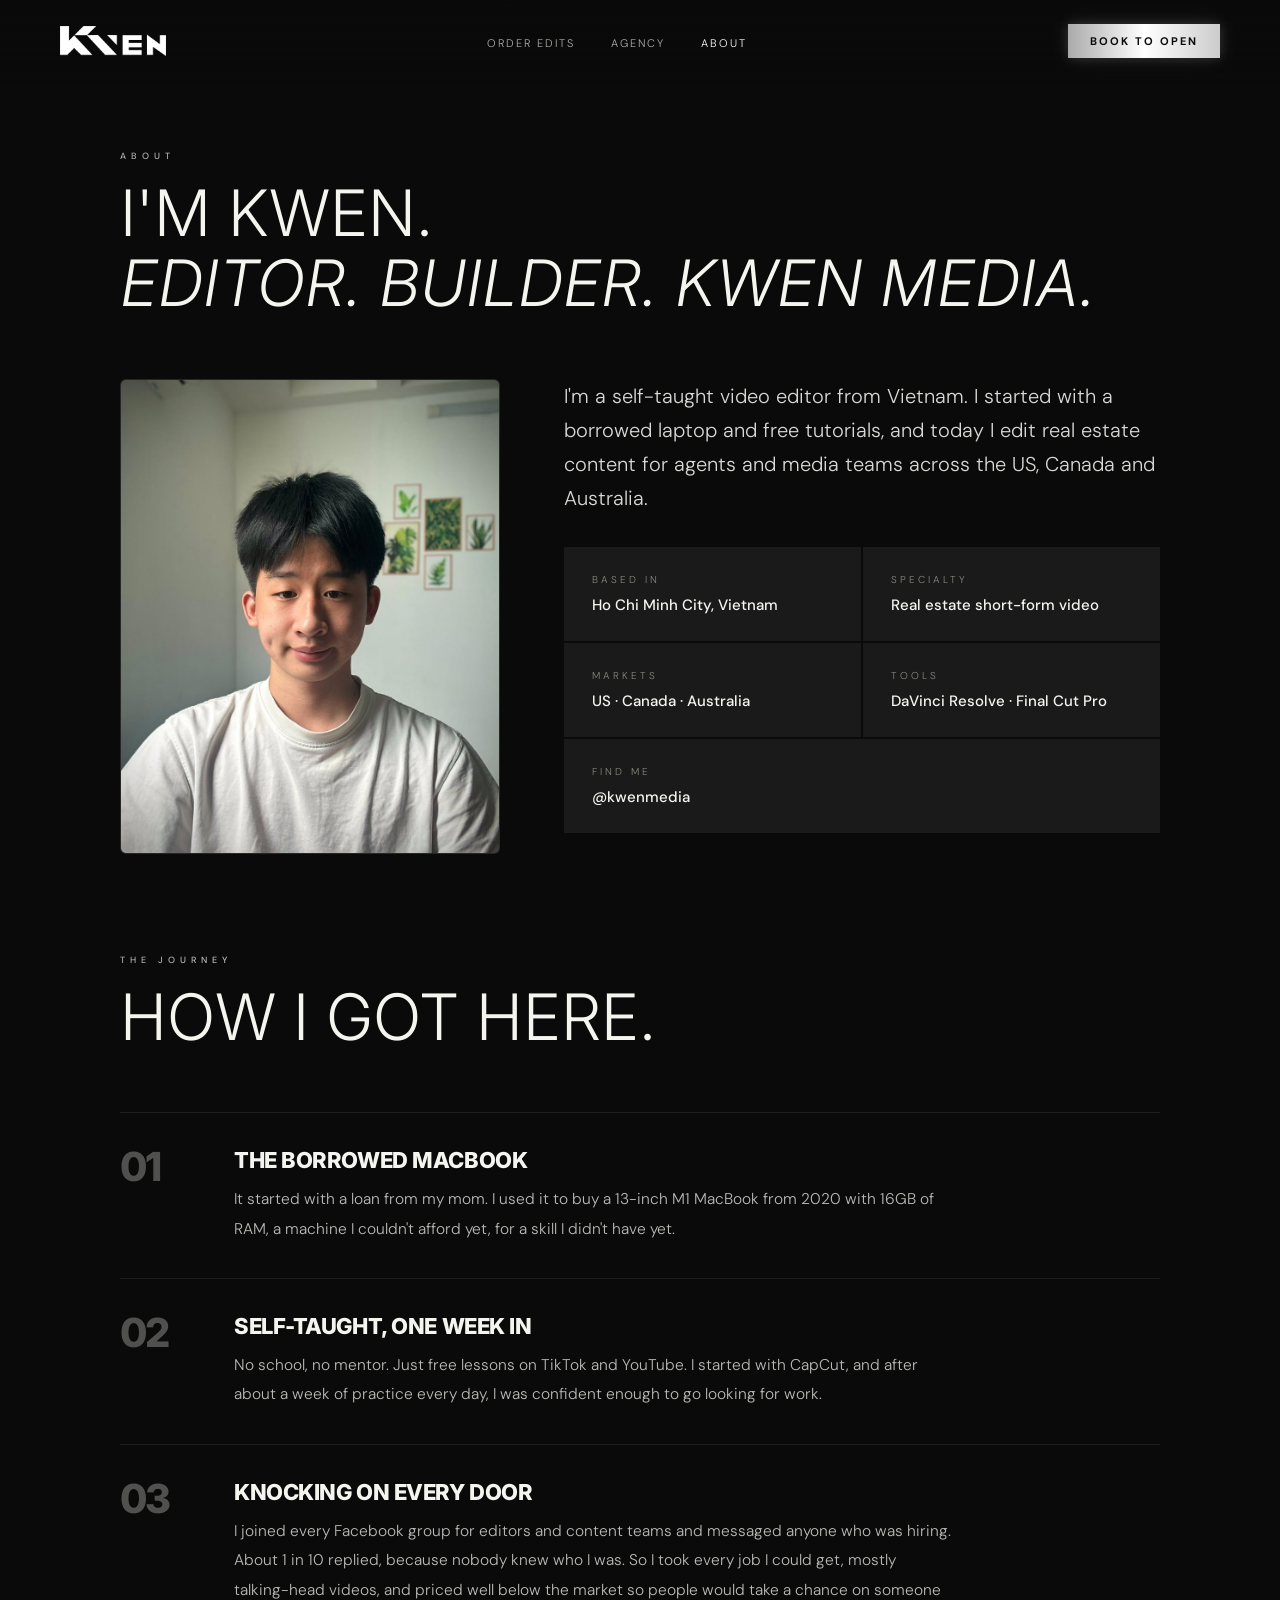
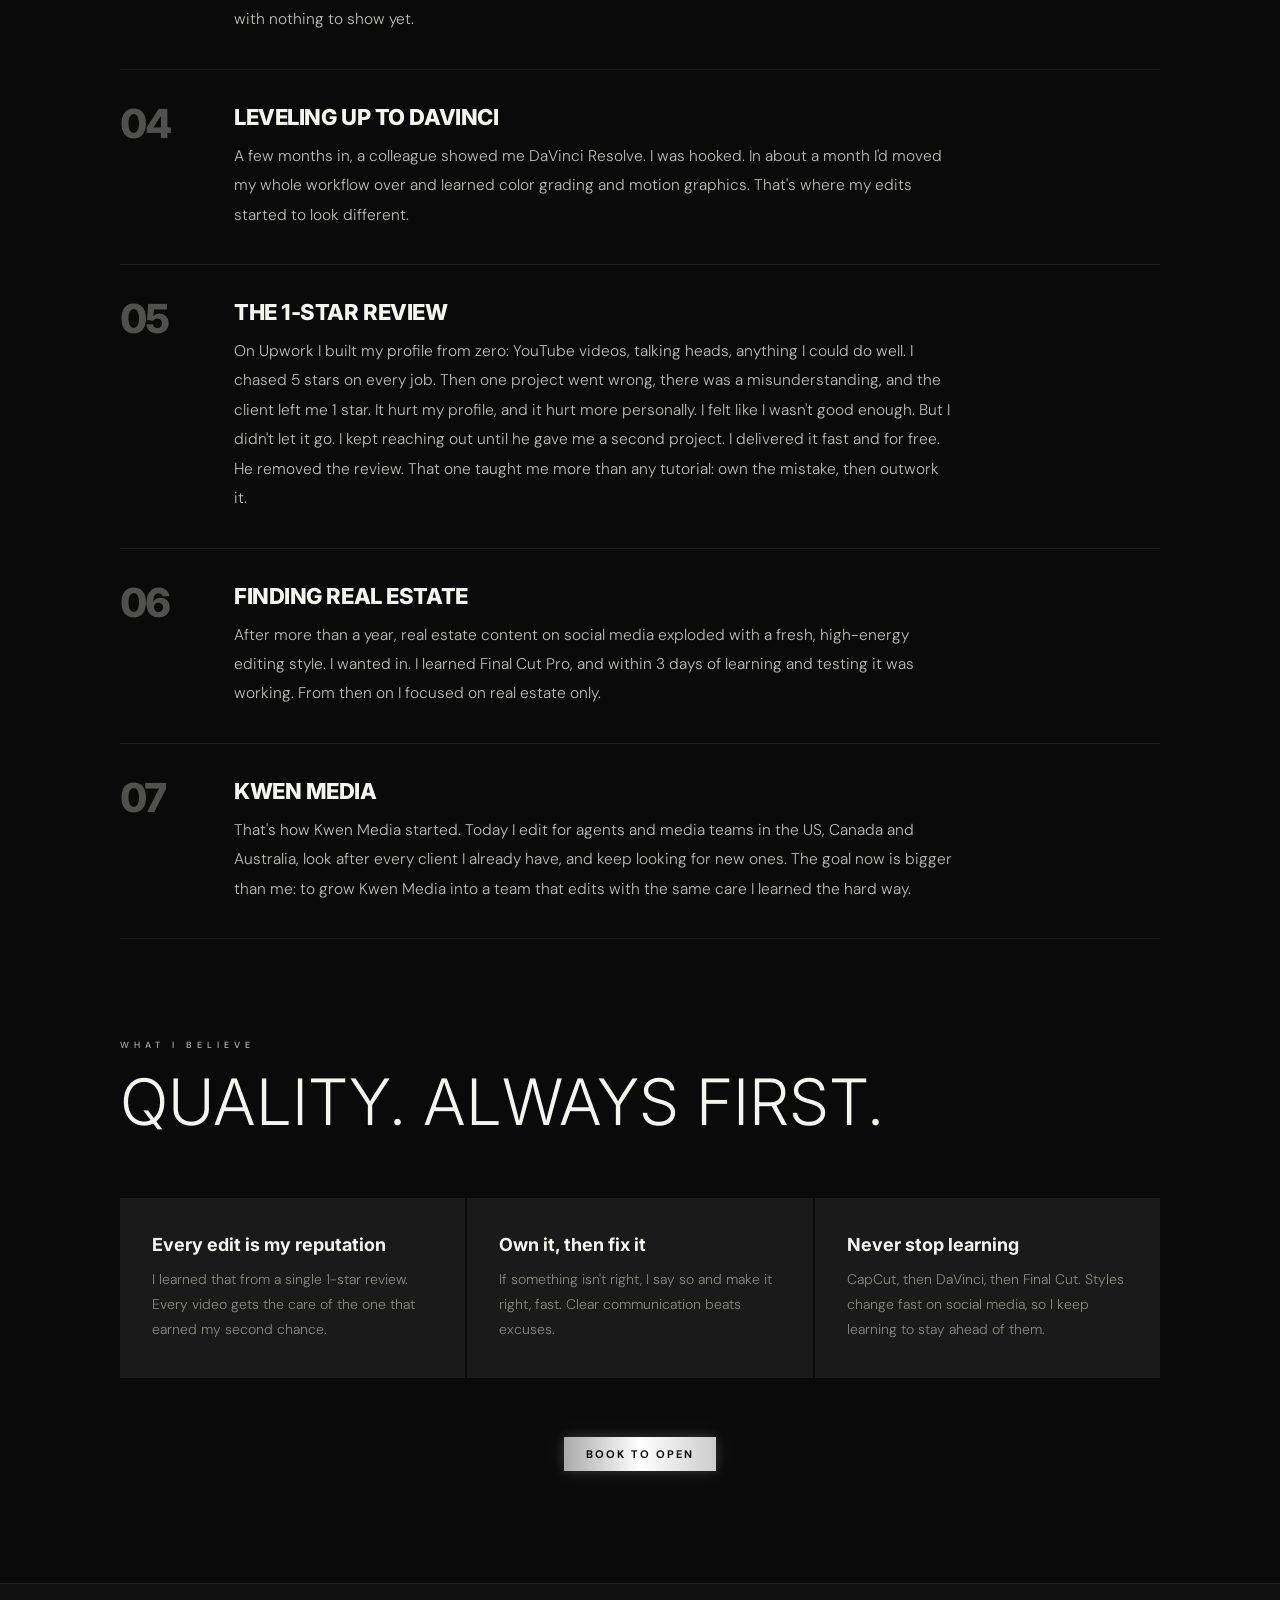
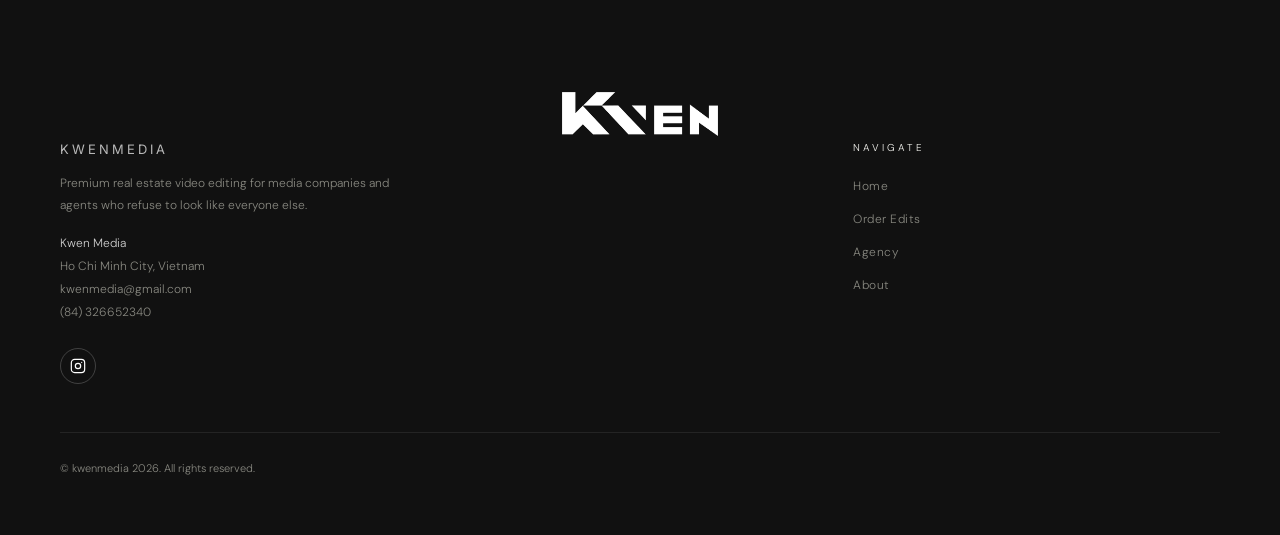
==== commit 302ebb17: "About: add Kwen's photo Co-Authored-By: Claude Opus 5.5 <noreply@anthropic.com> Claude-Session: http" ====
--- a/about.html
+++ b/about.html
@@ -532,7 +532,7 @@
 
   <div class="ab-intro fade-in">
     <figure class="ab-photo" aria-label="Portrait of Kwen">
-      <img src="logo.png" alt="" class="ab-photo-ph" />
+      <img src="kwen.jpg" alt="Kwen, founder of Kwen Media" width="880" height="1100" />
     </figure>
     <div>
       <p class="ab-lead">I'm a self-taught video editor from Vietnam. I started with a borrowed laptop and free tutorials, and today I edit real estate content for agents and media teams across the US, Canada and Australia.</p>
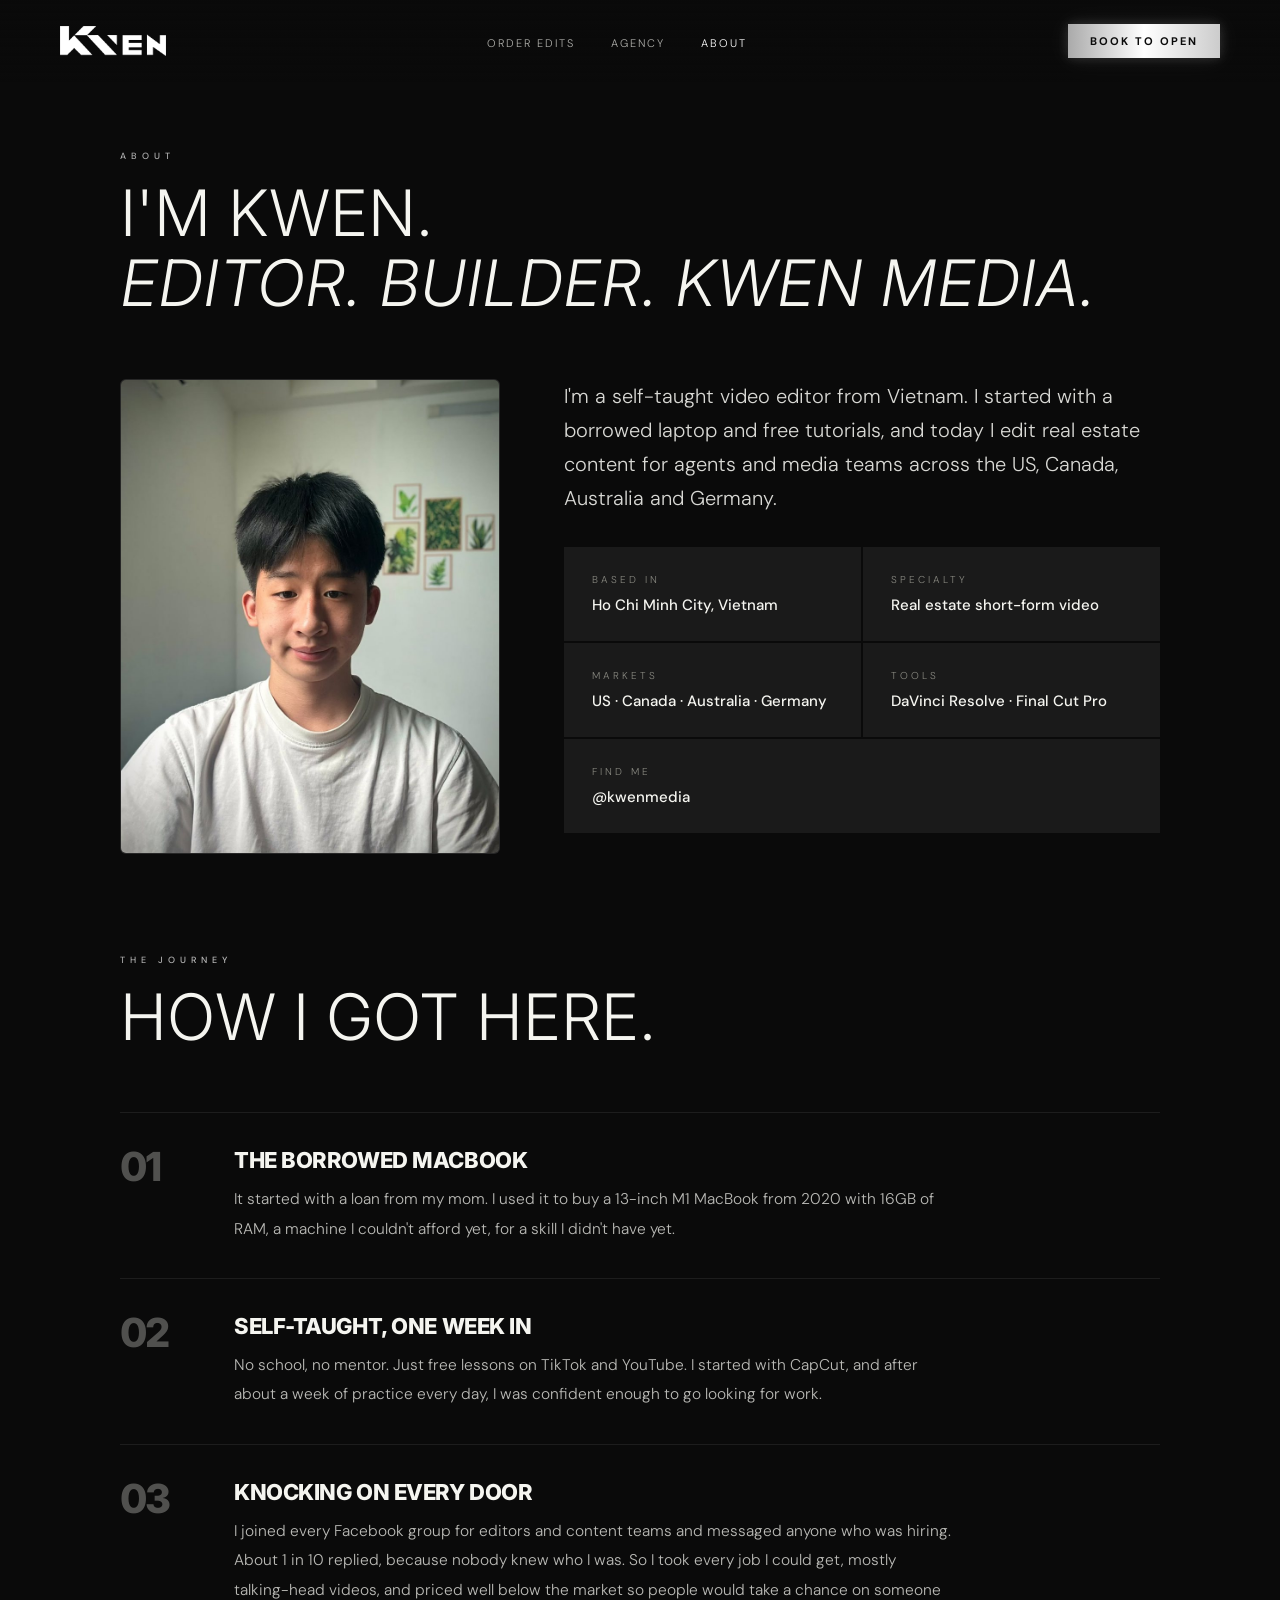
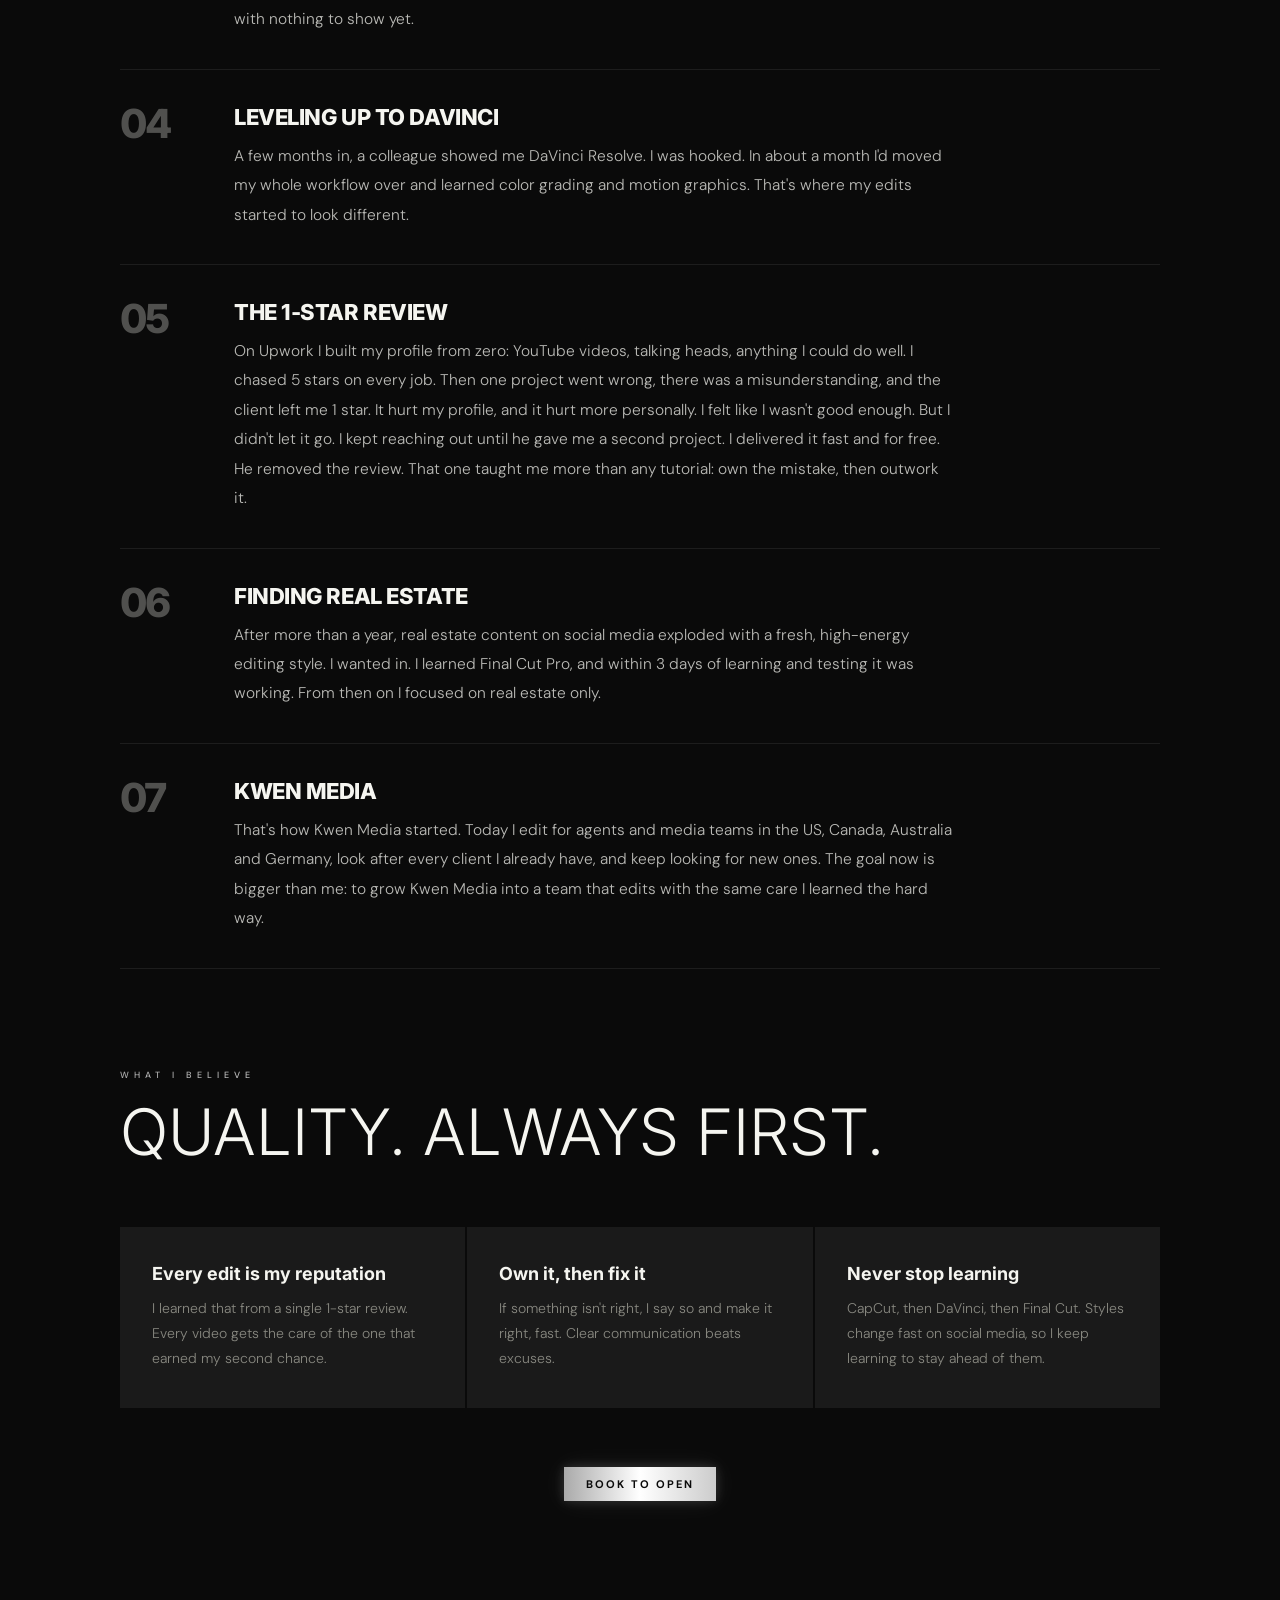
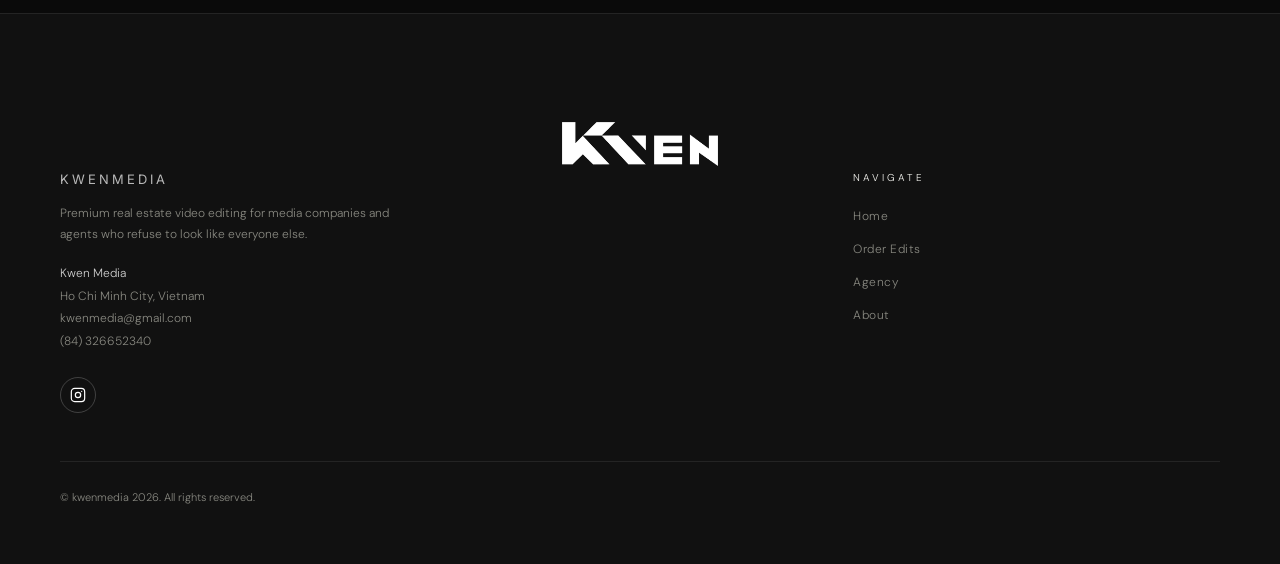
==== commit 0463d700: "About: add Germany to markets Co-Authored-By: Claude Opus 5.5 <noreply@anthropic.com> Claude-Session" ====
--- a/about.html
+++ b/about.html
@@ -535,8 +535,8 @@
       <img src="kwen.jpg" alt="Kwen, founder of Kwen Media" width="880" height="1100" />
     </figure>
     <div>
-      <p class="ab-lead">I'm a self-taught video editor from Vietnam. I started with a borrowed laptop and free tutorials, and today I edit real estate content for agents and media teams across the US, Canada and Australia.</p>
-      <div class="ab-facts"><div class="ab-fact"><span>Based in</span><b>Ho Chi Minh City, Vietnam</b></div><div class="ab-fact"><span>Specialty</span><b>Real estate short-form video</b></div><div class="ab-fact"><span>Markets</span><b>US · Canada · Australia</b></div><div class="ab-fact"><span>Tools</span><b>DaVinci Resolve · Final Cut Pro</b></div><div class="ab-fact"><span>Find me</span><b><a href="https://www.instagram.com/kwenmedia/" target="_blank" rel="noopener">@kwenmedia</a></b></div></div>
+      <p class="ab-lead">I'm a self-taught video editor from Vietnam. I started with a borrowed laptop and free tutorials, and today I edit real estate content for agents and media teams across the US, Canada, Australia and Germany.</p>
+      <div class="ab-facts"><div class="ab-fact"><span>Based in</span><b>Ho Chi Minh City, Vietnam</b></div><div class="ab-fact"><span>Specialty</span><b>Real estate short-form video</b></div><div class="ab-fact"><span>Markets</span><b>US · Canada · Australia · Germany</b></div><div class="ab-fact"><span>Tools</span><b>DaVinci Resolve · Final Cut Pro</b></div><div class="ab-fact"><span>Find me</span><b><a href="https://www.instagram.com/kwenmedia/" target="_blank" rel="noopener">@kwenmedia</a></b></div></div>
     </div>
   </div>
 </section>
@@ -573,7 +573,7 @@
       </article>
       <article class="ab-ch fade-in">
         <span class="ab-n">07</span>
-        <div><h3>Kwen Media</h3><p>That's how Kwen Media started. Today I edit for agents and media teams in the US, Canada and Australia, look after every client I already have, and keep looking for new ones. The goal now is bigger than me: to grow Kwen Media into a team that edits with the same care I learned the hard way.</p></div>
+        <div><h3>Kwen Media</h3><p>That's how Kwen Media started. Today I edit for agents and media teams in the US, Canada, Australia and Germany, look after every client I already have, and keep looking for new ones. The goal now is bigger than me: to grow Kwen Media into a team that edits with the same care I learned the hard way.</p></div>
       </article>
   </div>
 </section>
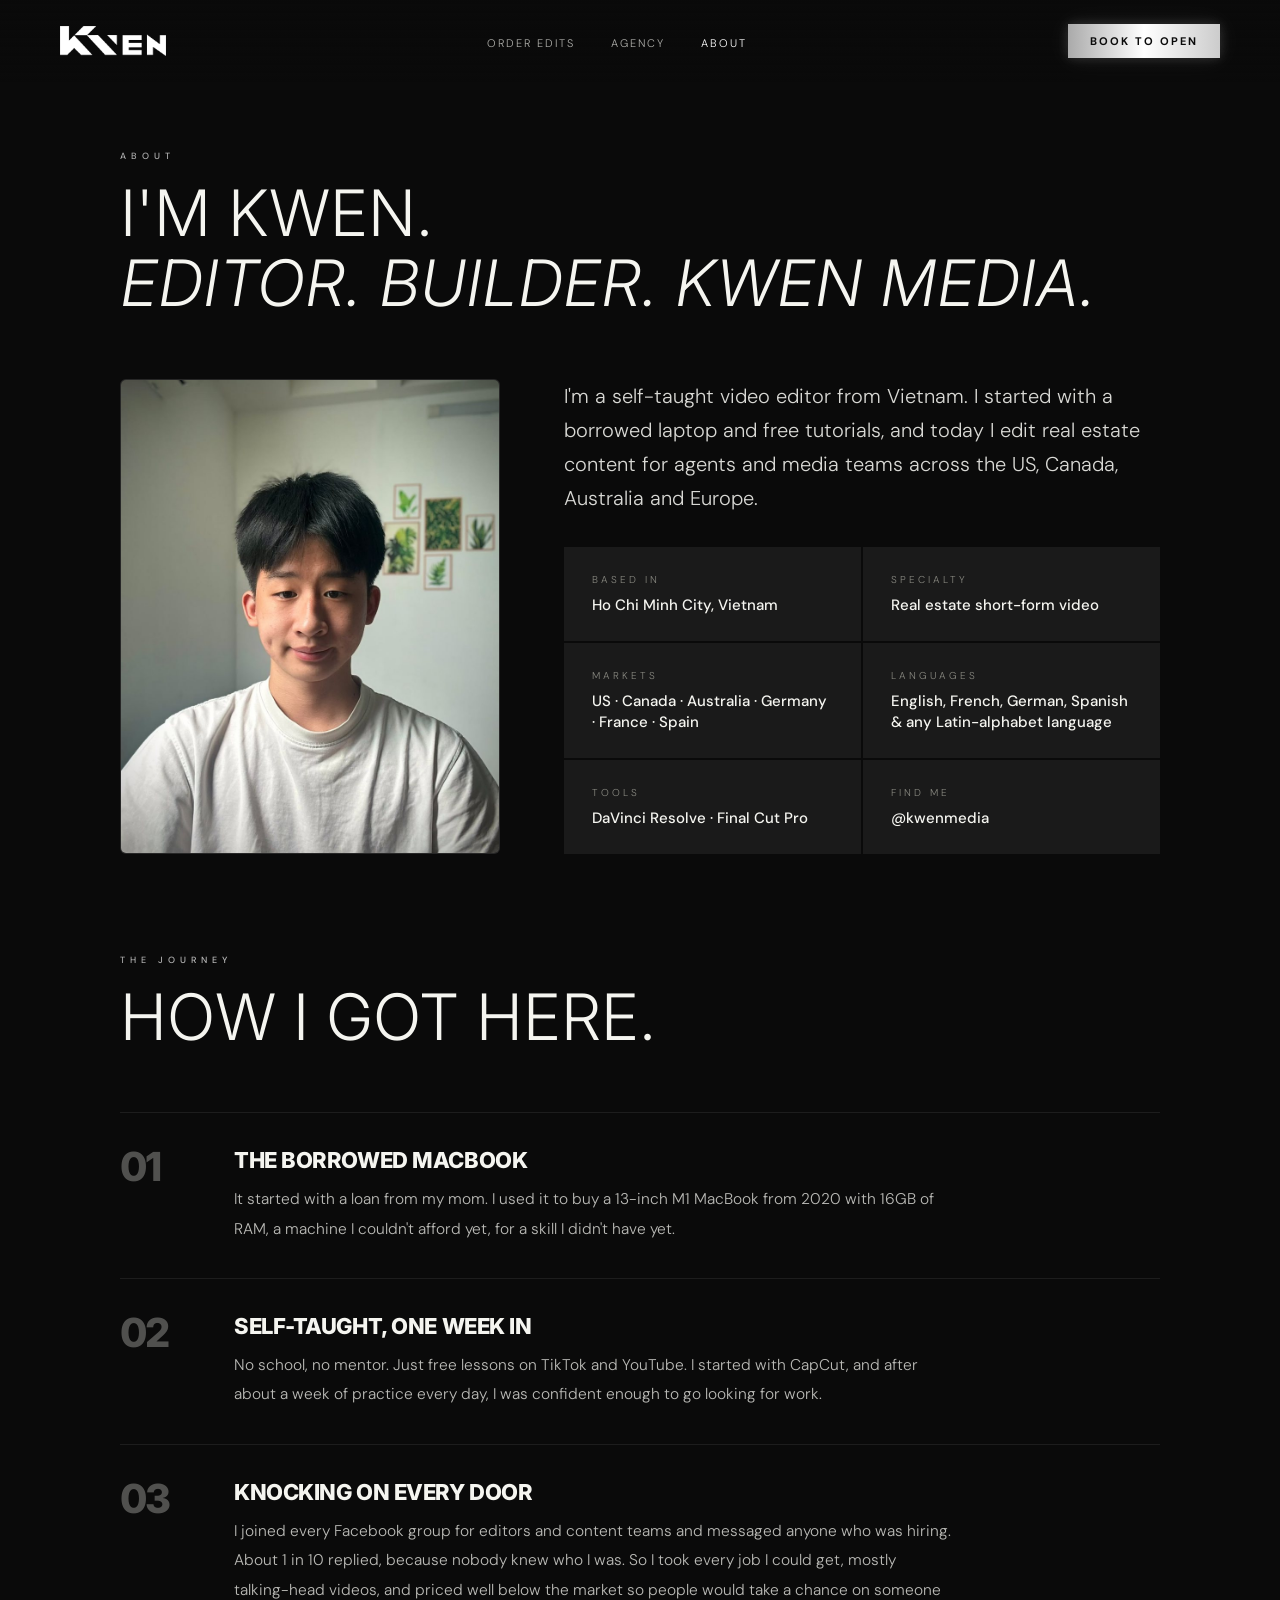
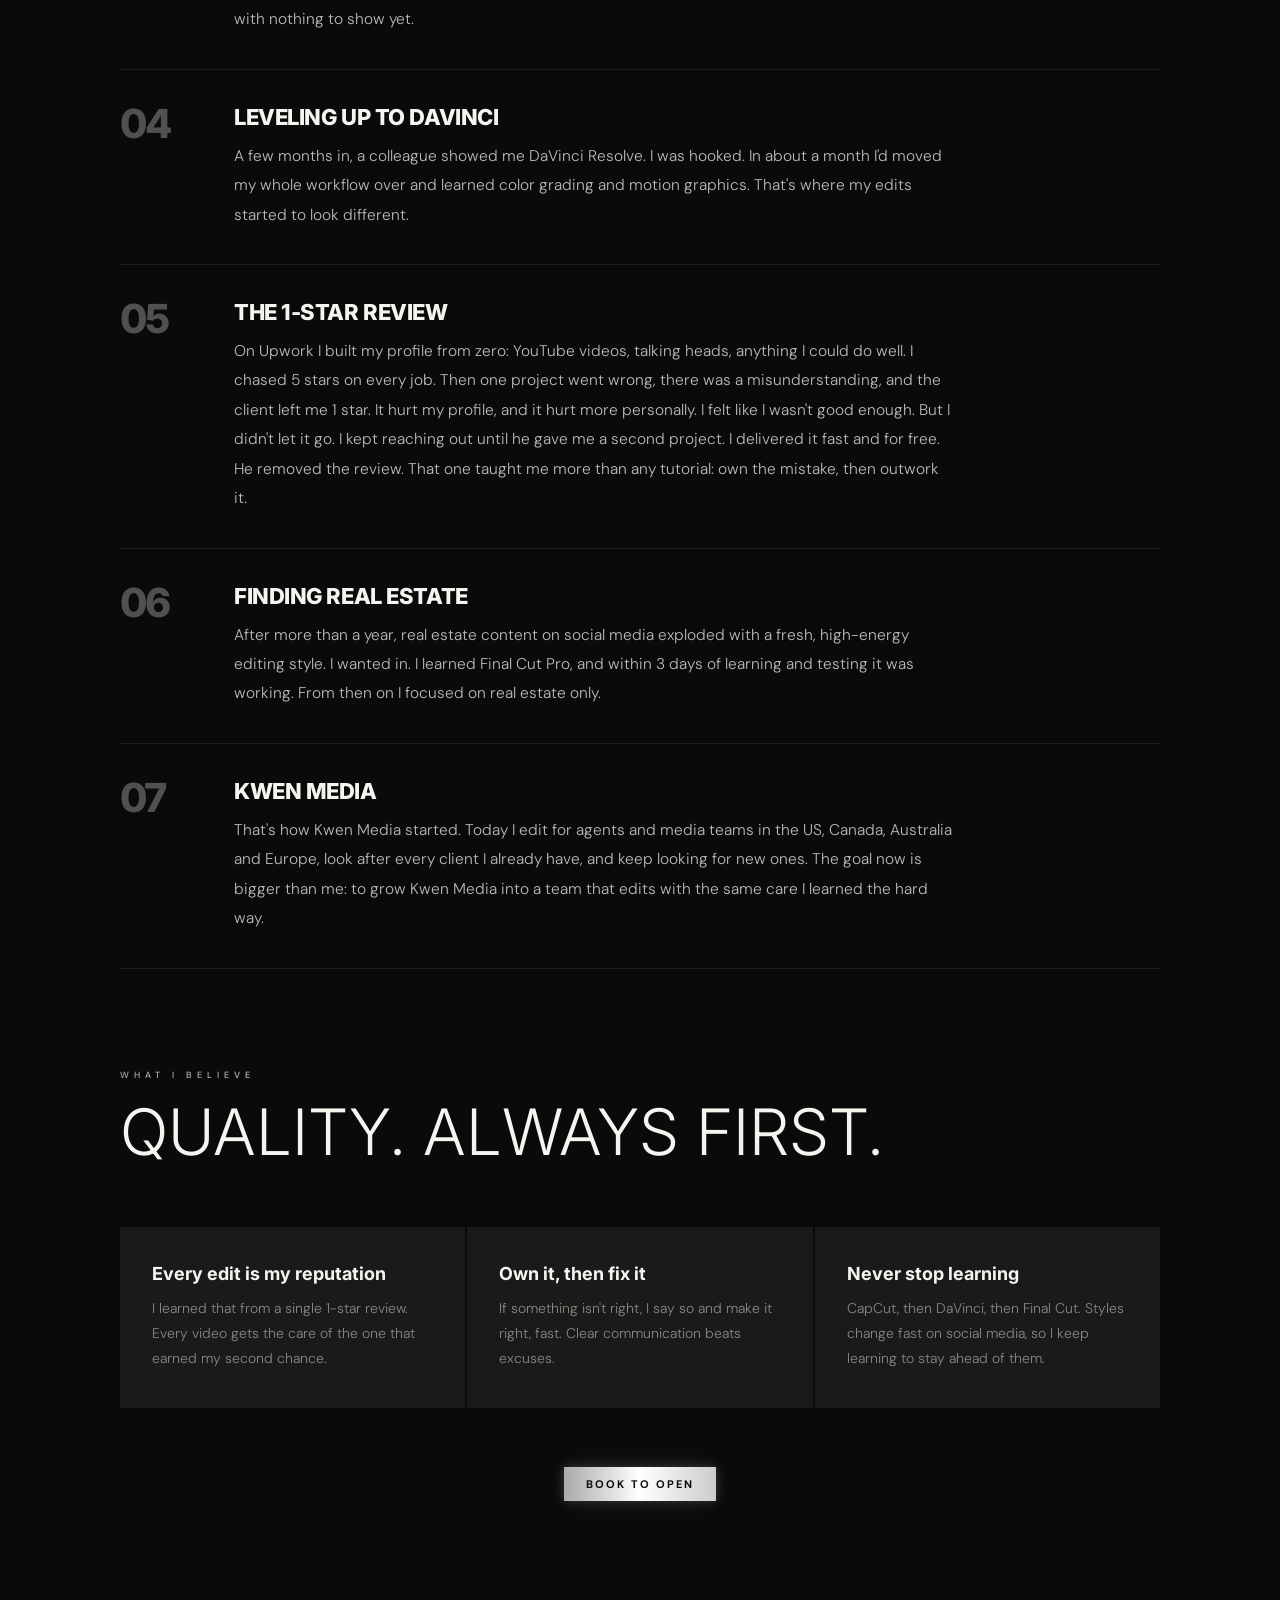
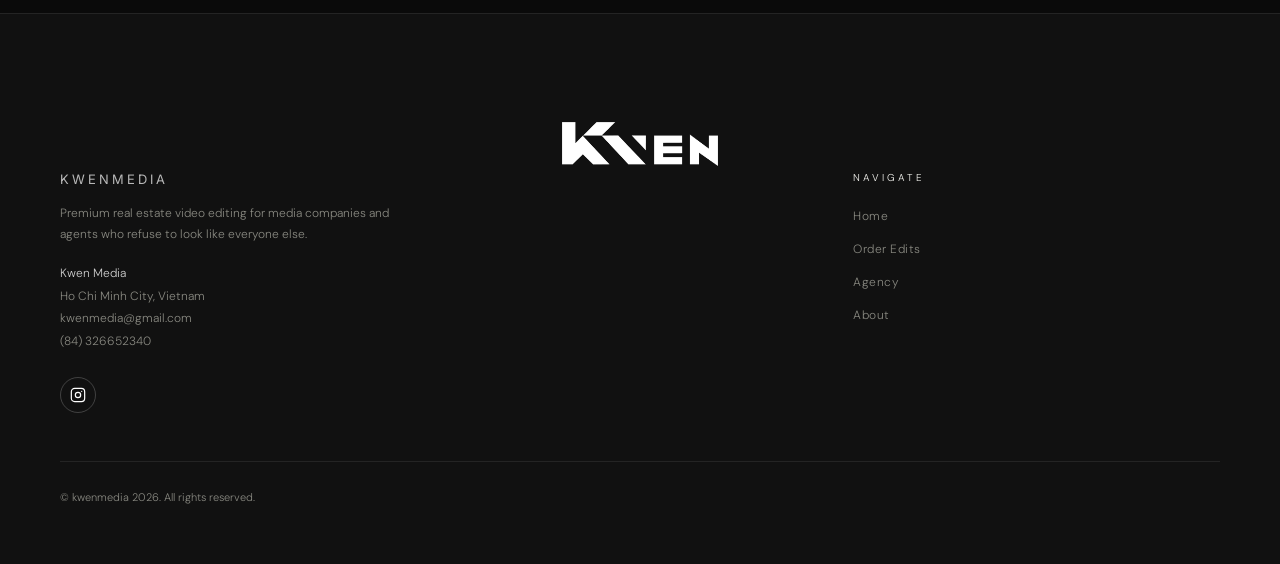
==== commit 84b216e3: "About: Europe markets + languages Co-Authored-By: Claude Opus 5.5 <noreply@anthropic.com> Claude-Ses" ====
--- a/about.html
+++ b/about.html
@@ -476,7 +476,6 @@
     .ab-lead { font-size: 20px; line-height: 1.7; color: rgba(245,245,240,.88); margin-bottom: 32px; }
     .ab-facts { display: grid; grid-template-columns: 1fr 1fr; gap: 2px; }
     .ab-fact { background: var(--dark2); padding: 26px 28px; }
-    .ab-fact:last-child { grid-column: 1 / -1; }
     .ab-fact span { display: block; font-size: 10px; letter-spacing: 3px; text-transform: uppercase; color: var(--gray); margin-bottom: 8px; }
     .ab-fact b { font-size: 15px; font-weight: 500; }
     .ab-fact a { color: var(--white); text-decoration: none; }
@@ -535,8 +534,8 @@
       <img src="kwen.jpg" alt="Kwen, founder of Kwen Media" width="880" height="1100" />
     </figure>
     <div>
-      <p class="ab-lead">I'm a self-taught video editor from Vietnam. I started with a borrowed laptop and free tutorials, and today I edit real estate content for agents and media teams across the US, Canada, Australia and Germany.</p>
-      <div class="ab-facts"><div class="ab-fact"><span>Based in</span><b>Ho Chi Minh City, Vietnam</b></div><div class="ab-fact"><span>Specialty</span><b>Real estate short-form video</b></div><div class="ab-fact"><span>Markets</span><b>US · Canada · Australia · Germany</b></div><div class="ab-fact"><span>Tools</span><b>DaVinci Resolve · Final Cut Pro</b></div><div class="ab-fact"><span>Find me</span><b><a href="https://www.instagram.com/kwenmedia/" target="_blank" rel="noopener">@kwenmedia</a></b></div></div>
+      <p class="ab-lead">I'm a self-taught video editor from Vietnam. I started with a borrowed laptop and free tutorials, and today I edit real estate content for agents and media teams across the US, Canada, Australia and Europe.</p>
+      <div class="ab-facts"><div class="ab-fact"><span>Based in</span><b>Ho Chi Minh City, Vietnam</b></div><div class="ab-fact"><span>Specialty</span><b>Real estate short-form video</b></div><div class="ab-fact"><span>Markets</span><b>US · Canada · Australia · Germany · France · Spain</b></div><div class="ab-fact"><span>Languages</span><b>English, French, German, Spanish &amp; any Latin-alphabet language</b></div><div class="ab-fact"><span>Tools</span><b>DaVinci Resolve · Final Cut Pro</b></div><div class="ab-fact"><span>Find me</span><b><a href="https://www.instagram.com/kwenmedia/" target="_blank" rel="noopener">@kwenmedia</a></b></div></div>
     </div>
   </div>
 </section>
@@ -573,7 +572,7 @@
       </article>
       <article class="ab-ch fade-in">
         <span class="ab-n">07</span>
-        <div><h3>Kwen Media</h3><p>That's how Kwen Media started. Today I edit for agents and media teams in the US, Canada, Australia and Germany, look after every client I already have, and keep looking for new ones. The goal now is bigger than me: to grow Kwen Media into a team that edits with the same care I learned the hard way.</p></div>
+        <div><h3>Kwen Media</h3><p>That's how Kwen Media started. Today I edit for agents and media teams in the US, Canada, Australia and Europe, look after every client I already have, and keep looking for new ones. The goal now is bigger than me: to grow Kwen Media into a team that edits with the same care I learned the hard way.</p></div>
       </article>
   </div>
 </section>
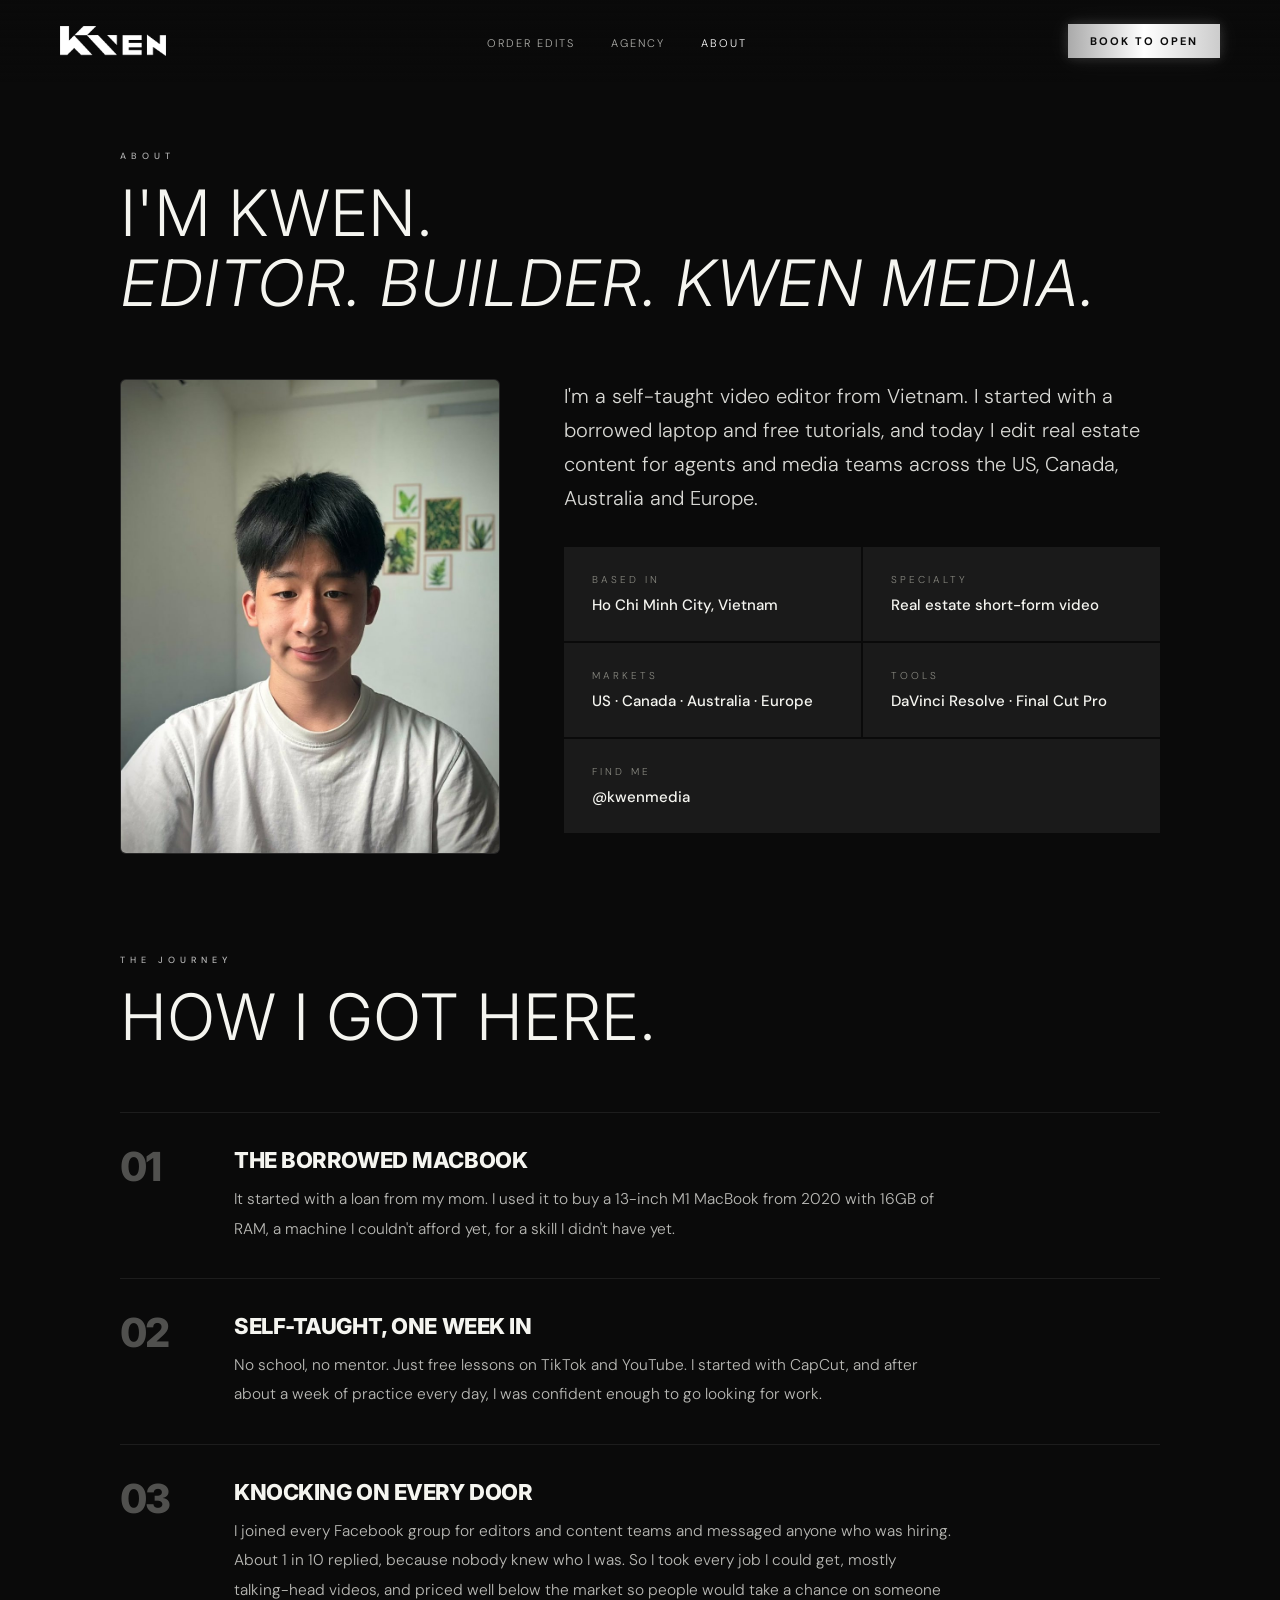
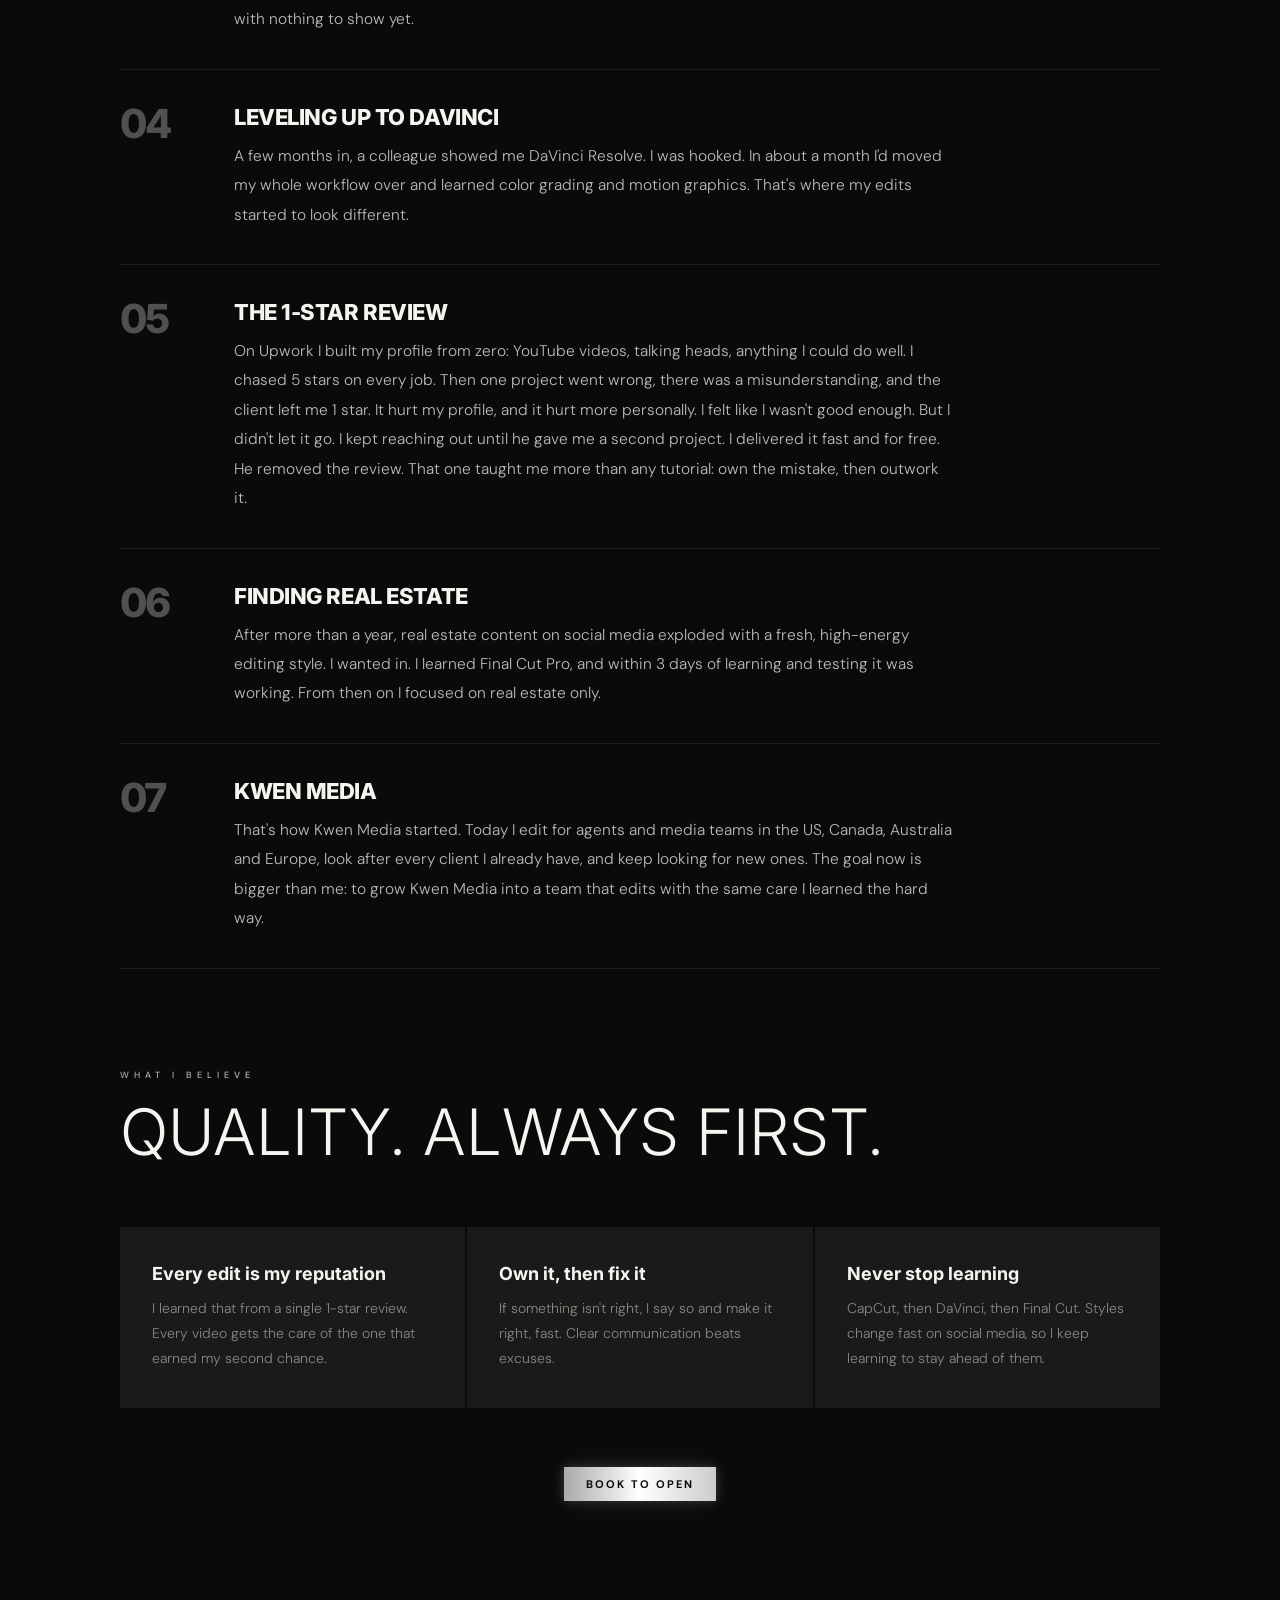
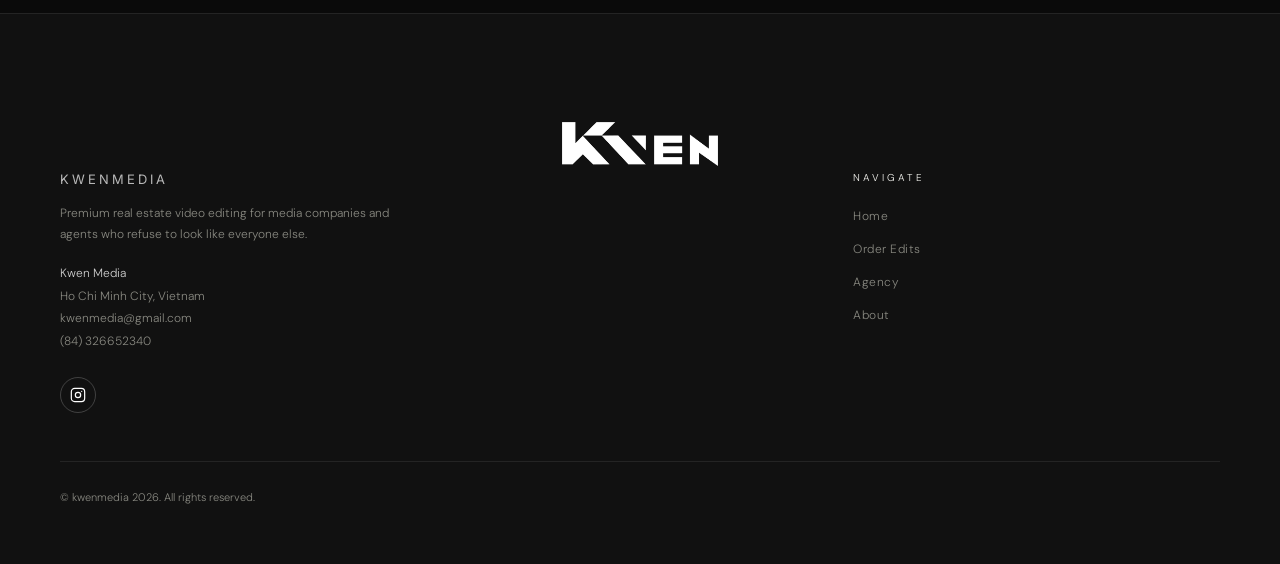
==== commit c757555d: "About: markets US · Canada · Australia · Europe, drop languages Co-Authored-By: Claude Opus 5.5 <nor" ====
--- a/about.html
+++ b/about.html
@@ -478,6 +478,7 @@
     .ab-fact { background: var(--dark2); padding: 26px 28px; }
     .ab-fact span { display: block; font-size: 10px; letter-spacing: 3px; text-transform: uppercase; color: var(--gray); margin-bottom: 8px; }
     .ab-fact b { font-size: 15px; font-weight: 500; }
+    .ab-fact:last-child { grid-column: 1 / -1; }
     .ab-fact a { color: var(--white); text-decoration: none; }
     .ab-chs { position: relative; }
     .ab-ch { display: grid; grid-template-columns: 90px minmax(0, 1fr); gap: 24px; padding: 34px 0; border-top: 1px solid var(--border); }
@@ -535,7 +536,7 @@
     </figure>
     <div>
       <p class="ab-lead">I'm a self-taught video editor from Vietnam. I started with a borrowed laptop and free tutorials, and today I edit real estate content for agents and media teams across the US, Canada, Australia and Europe.</p>
-      <div class="ab-facts"><div class="ab-fact"><span>Based in</span><b>Ho Chi Minh City, Vietnam</b></div><div class="ab-fact"><span>Specialty</span><b>Real estate short-form video</b></div><div class="ab-fact"><span>Markets</span><b>US · Canada · Australia · Germany · France · Spain</b></div><div class="ab-fact"><span>Languages</span><b>English, French, German, Spanish &amp; any Latin-alphabet language</b></div><div class="ab-fact"><span>Tools</span><b>DaVinci Resolve · Final Cut Pro</b></div><div class="ab-fact"><span>Find me</span><b><a href="https://www.instagram.com/kwenmedia/" target="_blank" rel="noopener">@kwenmedia</a></b></div></div>
+      <div class="ab-facts"><div class="ab-fact"><span>Based in</span><b>Ho Chi Minh City, Vietnam</b></div><div class="ab-fact"><span>Specialty</span><b>Real estate short-form video</b></div><div class="ab-fact"><span>Markets</span><b>US · Canada · Australia · Europe</b></div><div class="ab-fact"><span>Tools</span><b>DaVinci Resolve · Final Cut Pro</b></div><div class="ab-fact"><span>Find me</span><b><a href="https://www.instagram.com/kwenmedia/" target="_blank" rel="noopener">@kwenmedia</a></b></div></div>
     </div>
   </div>
 </section>
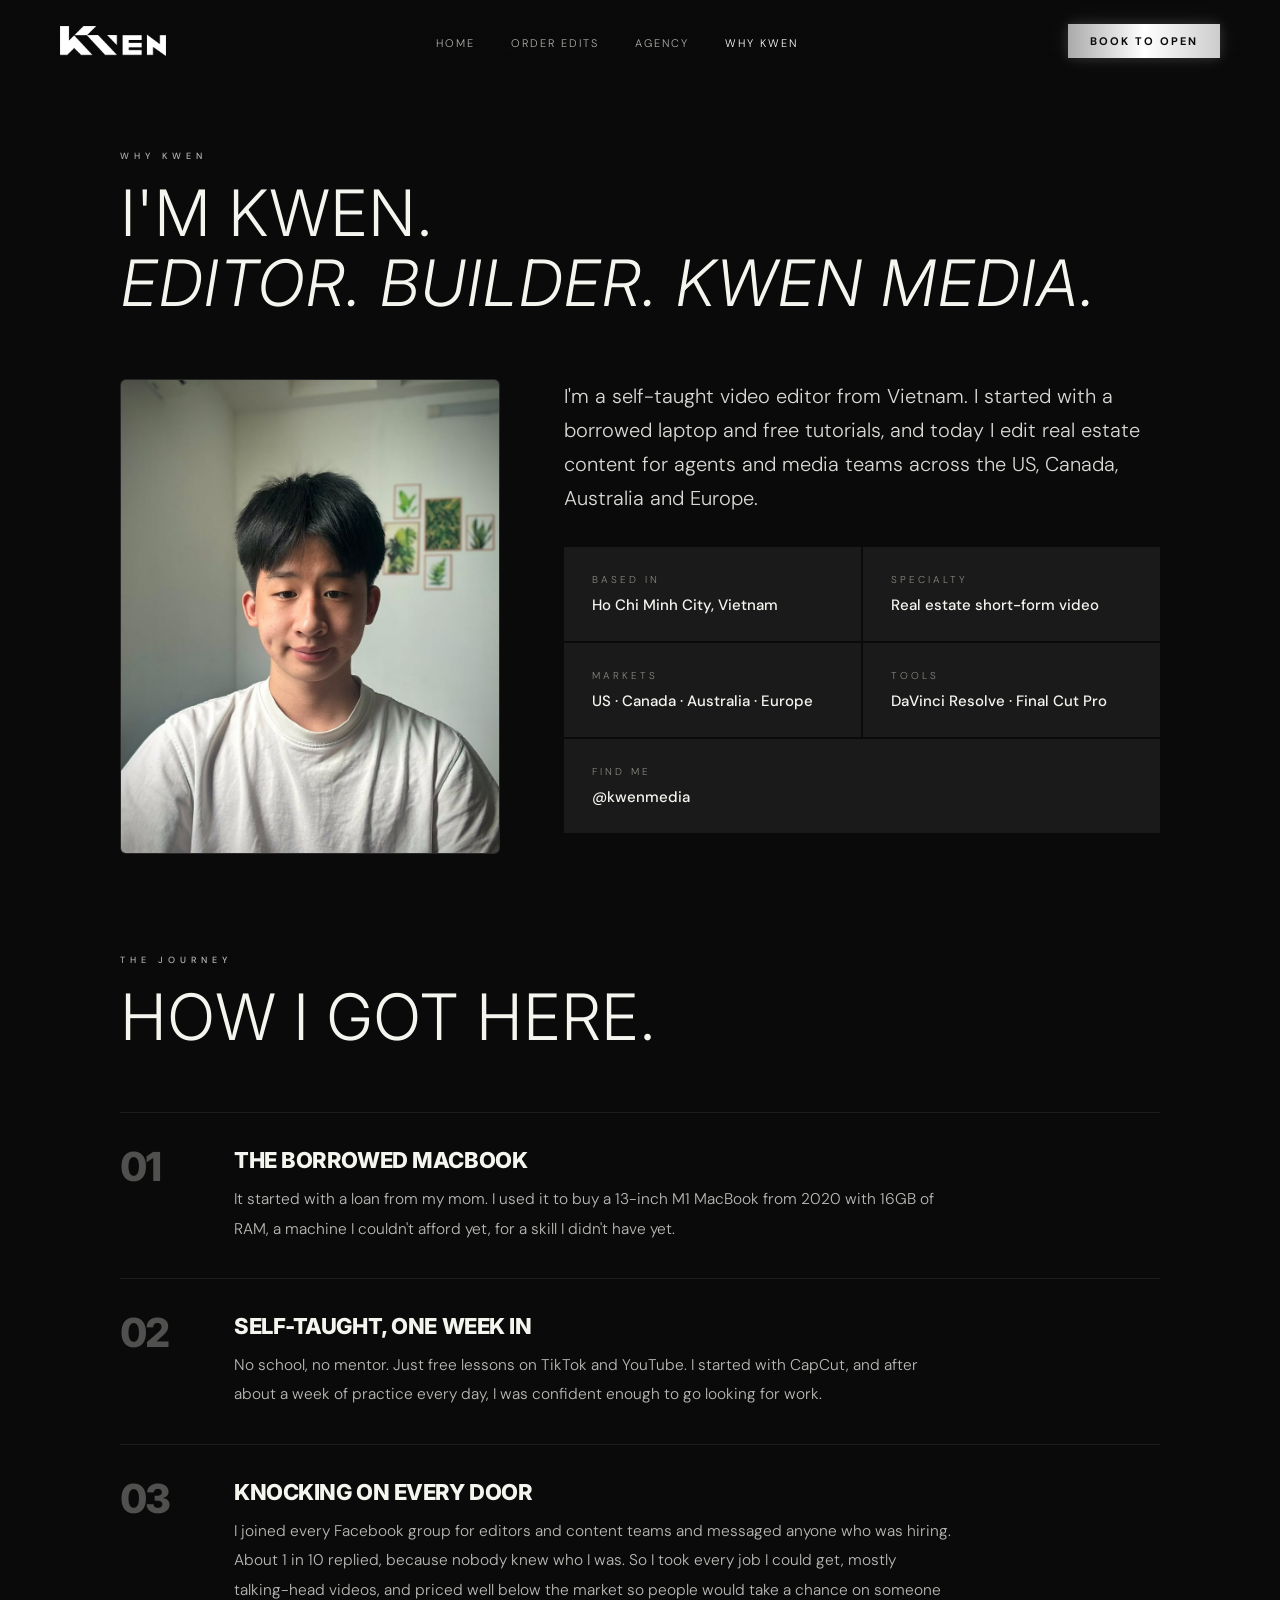
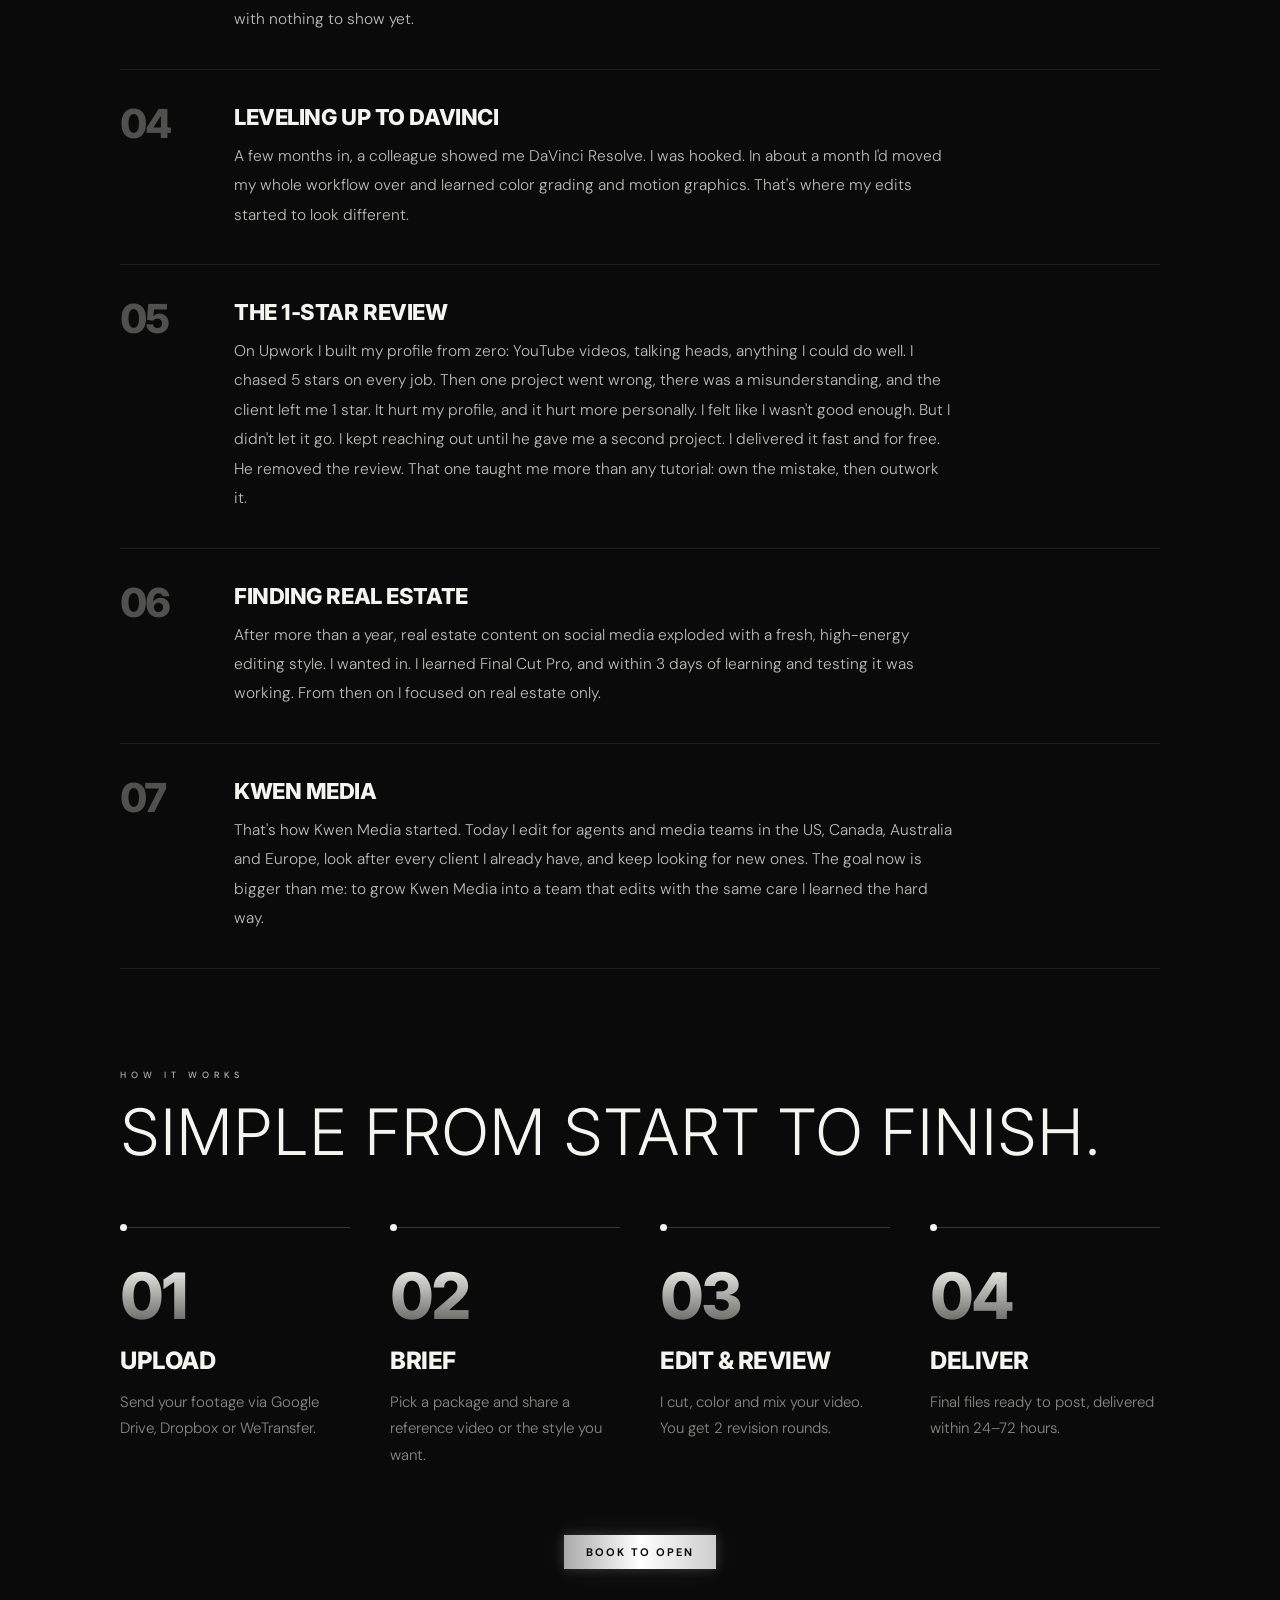
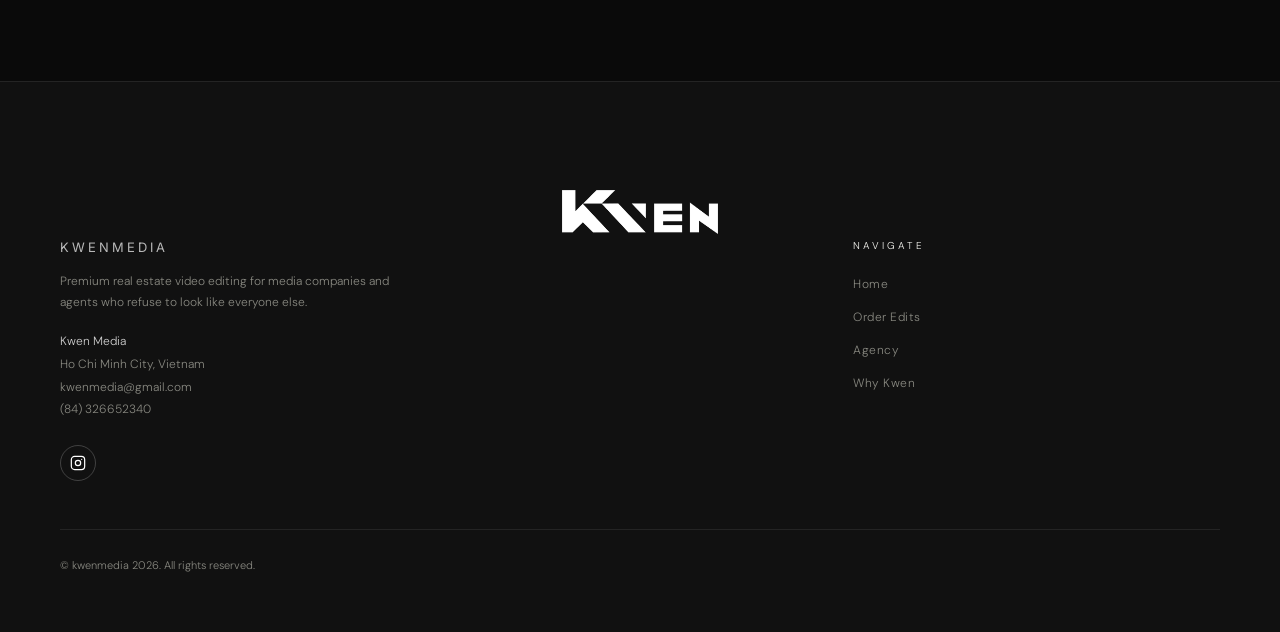
==== commit 6e2f10f7: "Nav Home link, About renamed Why Kwen, How it works steps Co-Authored-By: Claude Opus 5.5 <noreply@a" ====
--- a/about.html
+++ b/about.html
@@ -3,7 +3,7 @@
 <head>
   <meta charset="UTF-8" />
   <meta name="viewport" content="width=device-width, initial-scale=1.0" />
-  <title>About | kwenmedia</title>
+  <title>Why Kwen | kwenmedia</title>
   <link rel="preconnect" href="https://fonts.googleapis.com" />
   <link href="https://fonts.googleapis.com/css2?family=Inter:ital,opsz,wght@0,14..32,100..900;1,14..32,100..900&family=DM+Sans:ital,wght@0,300;0,400;0,500;1,300&display=swap" rel="stylesheet" />
   <style>
@@ -501,6 +501,18 @@
       .ab-n { font-size: 30px; }
       .ab-vals { grid-template-columns: 1fr; }
     }
+    .hw-steps { display: grid; grid-template-columns: repeat(4, minmax(0, 1fr)); gap: 40px; }
+    .hw-line { display: block; position: relative; height: 1px; background: rgba(255,255,255,.18); margin-bottom: 36px; }
+    .hw-line::before { content: ""; position: absolute; left: 0; top: -3px; width: 7px; height: 7px; border-radius: 50%; background: var(--white); }
+    .hw-n {
+      display: block; font-family: 'Inter', sans-serif; font-weight: 800; font-size: 64px; line-height: 1; letter-spacing: -0.04em;
+      background: linear-gradient(180deg, #f5f5f0 0%, rgba(245,245,240,.35) 100%); -webkit-background-clip: text; background-clip: text; color: transparent;
+      margin-bottom: 18px;
+    }
+    .hw-step h3 { font-family: 'Inter', sans-serif; font-weight: 800; font-size: 24px; text-transform: uppercase; letter-spacing: -0.02em; margin-bottom: 14px; }
+    .hw-step p { color: var(--gray); font-size: 15px; line-height: 1.75; }
+    @media (max-width: 960px) { .hw-steps { grid-template-columns: 1fr 1fr; gap: 48px 32px; } }
+    @media (max-width: 560px) { .hw-steps { grid-template-columns: 1fr; gap: 40px; } .hw-n { font-size: 52px; } }
     </style>
   <link rel="stylesheet" href="contact.css" />
   <link rel="icon" href="favicon.ico" sizes="any" />
@@ -514,9 +526,10 @@
 <nav id="navbar">
   <a href="index.html" class="nav-logo"><img src="logo.png" alt="Kwen Media" style="height:30px;width:auto;display:block;" /></a>
   <ul class="nav-links">
+    <li><a href="index.html">Home</a></li>
     <li><a href="order.html" >Order Edits</a></li>
     <li><a href="agency.html" >Agency</a></li>
-    <li><a href="about.html" style="color:#fff">About</a></li>
+    <li><a href="about.html" style="color:#fff">Why Kwen</a></li>
   </ul>
   <div class="nav-ctas">
     <a href="https://www.instagram.com/kwenmedia/" target="_blank" class="btn-gold">Book to Open</a>
@@ -526,7 +539,7 @@
 
 <section class="ab" style="padding:150px 60px 40px; max-width:1160px; margin:0 auto;">
   <div class="fade-in">
-    <p class="section-label">About</p>
+    <p class="section-label">Why Kwen</p>
     <h1 class="section-title">I'm Kwen.<br /><em>Editor. Builder. Kwen Media.</em></h1>
   </div>
 
@@ -579,16 +592,12 @@
 </section>
 
 <section class="ab-values" style="padding:60px 60px 120px; max-width:1160px; margin:0 auto;">
-  <div class="fade-in" style="margin-bottom:40px;">
-    <p class="section-label">What I believe</p>
-    <h2 class="section-title">Quality. Always first.</h2>
-  </div>
-  <div class="ab-vals fade-in">
-    <div class="ab-val"><h3>Every edit is my reputation</h3><p>I learned that from a single 1-star review. Every video gets the care of the one that earned my second chance.</p></div>
-    <div class="ab-val"><h3>Own it, then fix it</h3><p>If something isn't right, I say so and make it right, fast. Clear communication beats excuses.</p></div>
-    <div class="ab-val"><h3>Never stop learning</h3><p>CapCut, then DaVinci, then Final Cut. Styles change fast on social media, so I keep learning to stay ahead of them.</p></div>
-  </div>
-  <div class="fade-in" style="text-align:center;margin-top:64px;">
+  <div class="fade-in" style="margin-bottom:48px;">
+    <p class="section-label">How it works</p>
+    <h2 class="section-title">Simple from start to finish.</h2>
+  </div>
+  <div class="hw-steps fade-in"><div class="hw-step"><span class="hw-line"></span><span class="hw-n">01</span><h3>Upload</h3><p>Send your footage via Google Drive, Dropbox or WeTransfer.</p></div><div class="hw-step"><span class="hw-line"></span><span class="hw-n">02</span><h3>Brief</h3><p>Pick a package and share a reference video or the style you want.</p></div><div class="hw-step"><span class="hw-line"></span><span class="hw-n">03</span><h3>Edit &amp; Review</h3><p>I cut, color and mix your video. You get 2 revision rounds.</p></div><div class="hw-step"><span class="hw-line"></span><span class="hw-n">04</span><h3>Deliver</h3><p>Final files ready to post, delivered within 24–72 hours.</p></div></div>
+  <div class="fade-in" style="text-align:center;margin-top:72px;">
     <a href="#contact" class="btn-gold">Book to Open</a>
   </div>
 </section>
@@ -624,7 +633,7 @@
         <li><a href="index.html">Home</a></li>
         <li><a href="order.html">Order Edits</a></li>
         <li><a href="agency.html">Agency</a></li>
-        <li><a href="about.html">About</a></li>
+        <li><a href="about.html">Why Kwen</a></li>
       </ul>
     </div>
   </div>
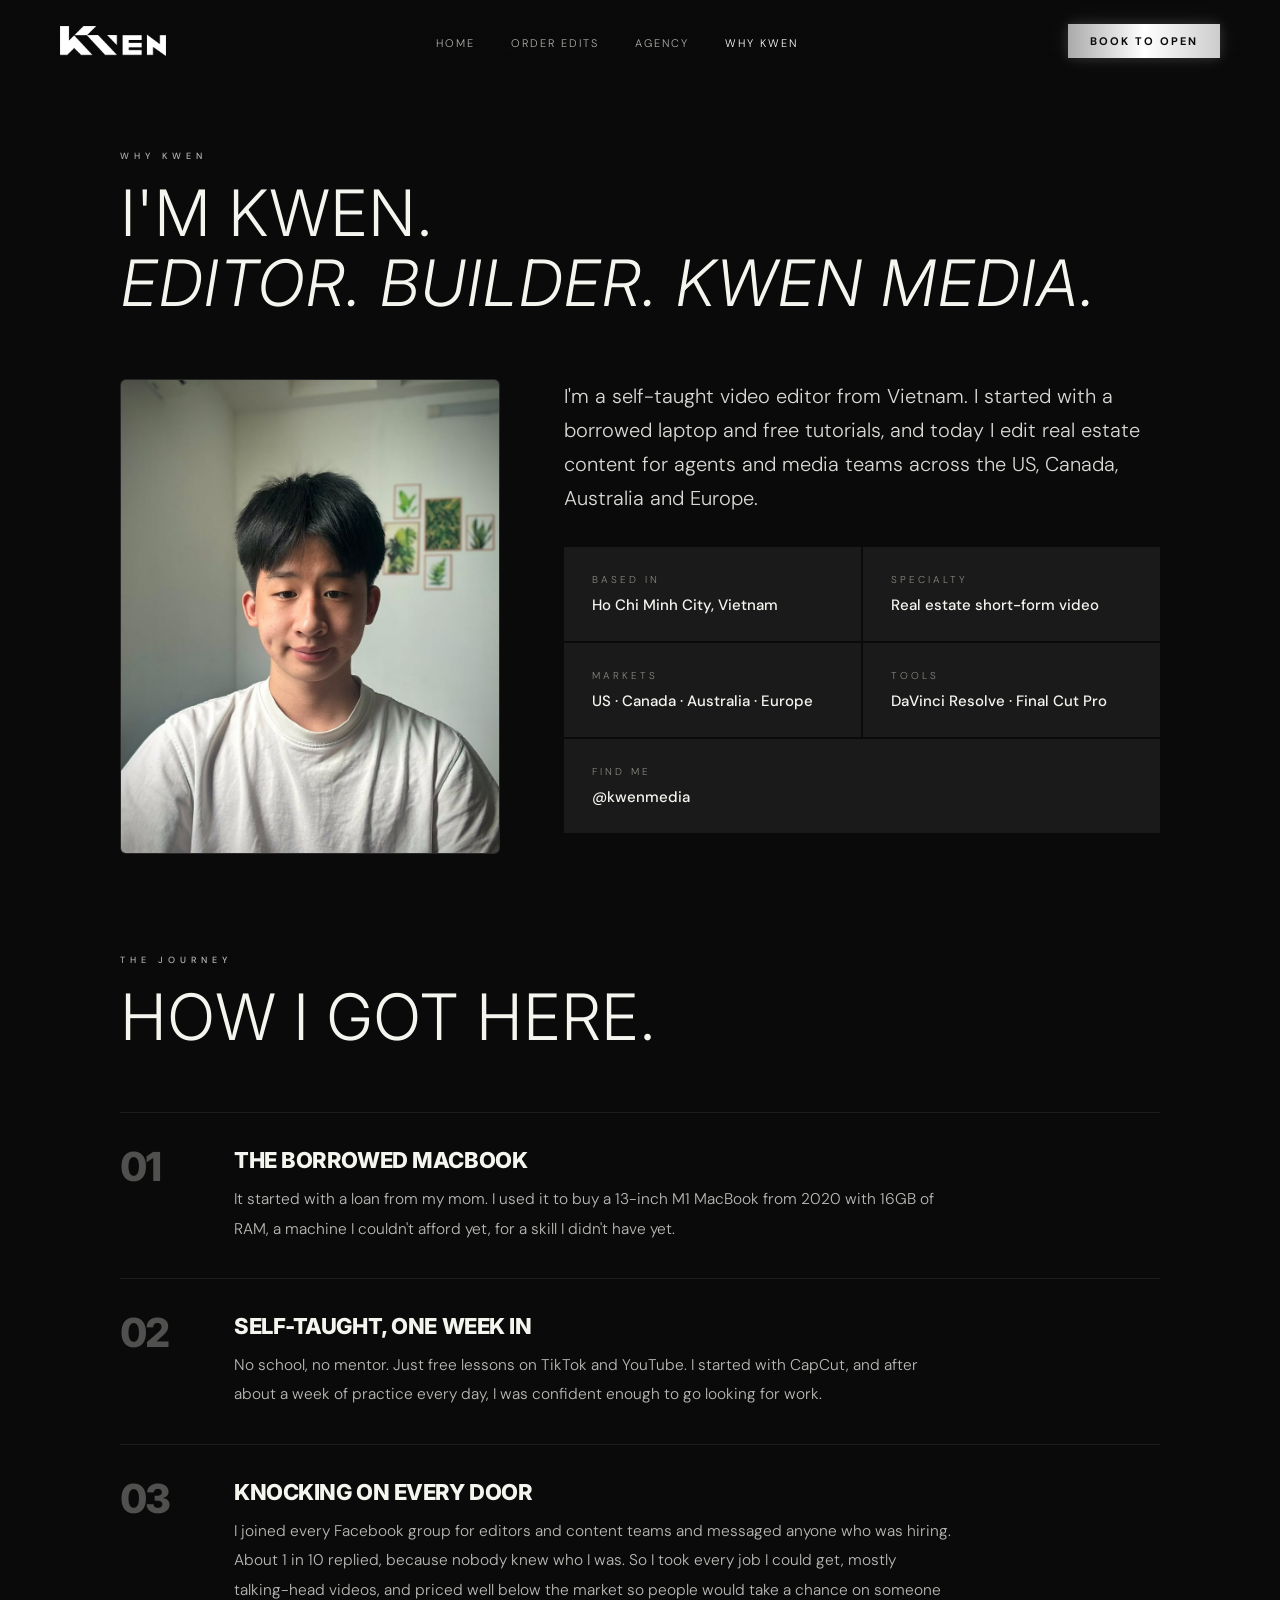
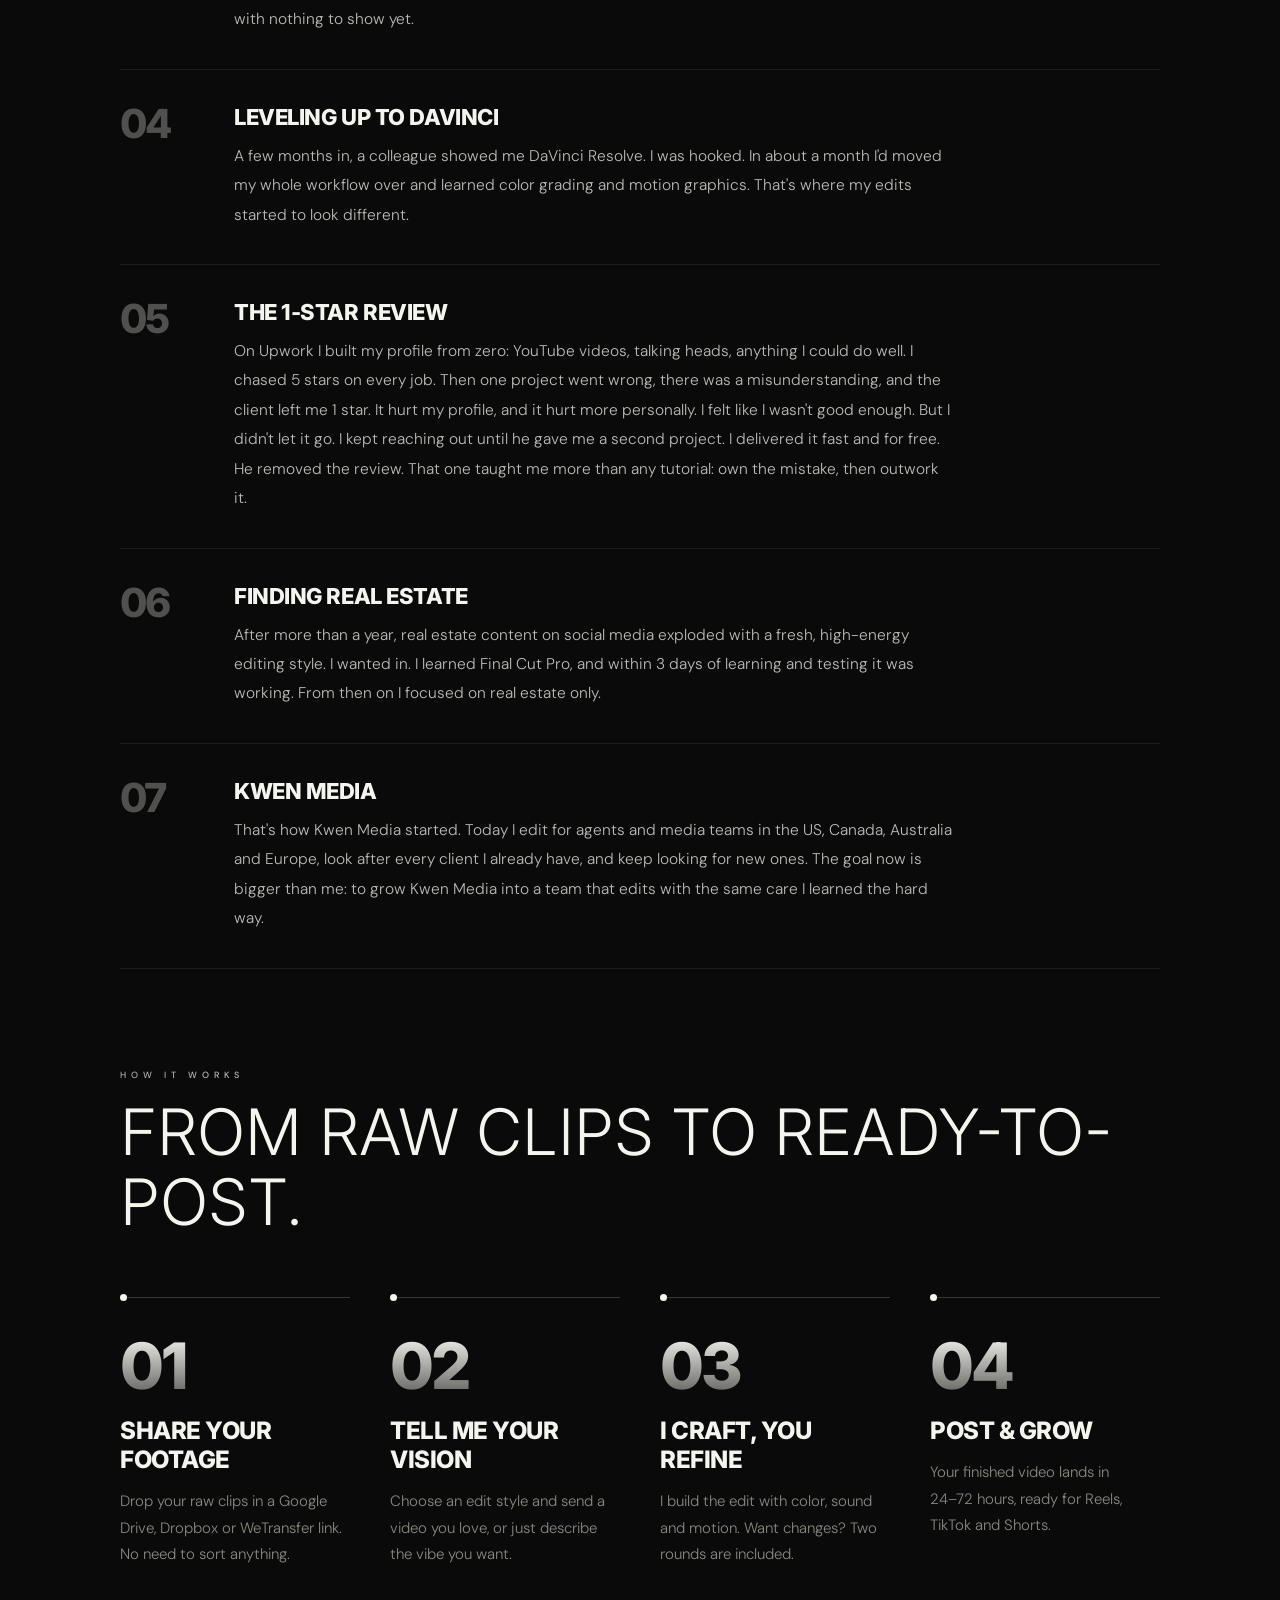
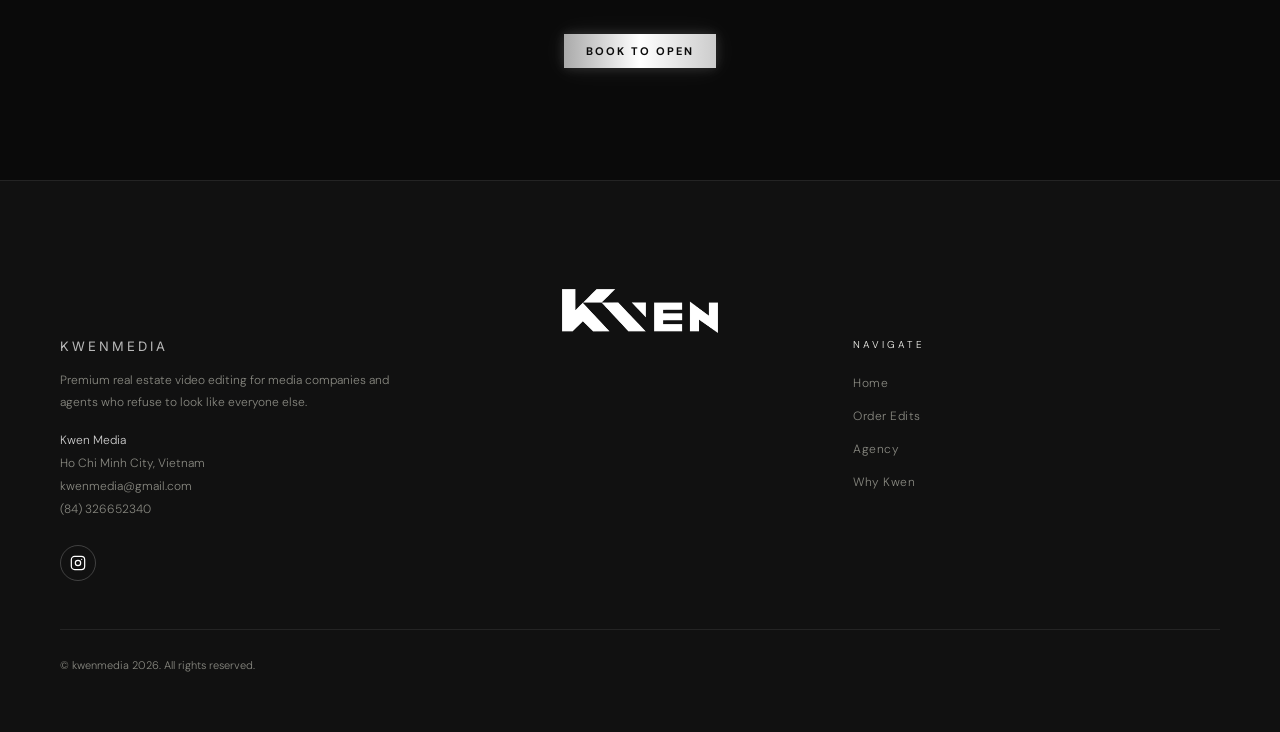
==== commit 2a253c21: "How it works: own wording Co-Authored-By: Claude Opus 5.5 <noreply@anthropic.com> Claude-Session: ht" ====
--- a/about.html
+++ b/about.html
@@ -594,9 +594,9 @@
 <section class="ab-values" style="padding:60px 60px 120px; max-width:1160px; margin:0 auto;">
   <div class="fade-in" style="margin-bottom:48px;">
     <p class="section-label">How it works</p>
-    <h2 class="section-title">Simple from start to finish.</h2>
-  </div>
-  <div class="hw-steps fade-in"><div class="hw-step"><span class="hw-line"></span><span class="hw-n">01</span><h3>Upload</h3><p>Send your footage via Google Drive, Dropbox or WeTransfer.</p></div><div class="hw-step"><span class="hw-line"></span><span class="hw-n">02</span><h3>Brief</h3><p>Pick a package and share a reference video or the style you want.</p></div><div class="hw-step"><span class="hw-line"></span><span class="hw-n">03</span><h3>Edit &amp; Review</h3><p>I cut, color and mix your video. You get 2 revision rounds.</p></div><div class="hw-step"><span class="hw-line"></span><span class="hw-n">04</span><h3>Deliver</h3><p>Final files ready to post, delivered within 24–72 hours.</p></div></div>
+    <h2 class="section-title">From raw clips to ready-to-post.</h2>
+  </div>
+  <div class="hw-steps fade-in"><div class="hw-step"><span class="hw-line"></span><span class="hw-n">01</span><h3>Share your footage</h3><p>Drop your raw clips in a Google Drive, Dropbox or WeTransfer link. No need to sort anything.</p></div><div class="hw-step"><span class="hw-line"></span><span class="hw-n">02</span><h3>Tell me your vision</h3><p>Choose an edit style and send a video you love, or just describe the vibe you want.</p></div><div class="hw-step"><span class="hw-line"></span><span class="hw-n">03</span><h3>I craft, you refine</h3><p>I build the edit with color, sound and motion. Want changes? Two rounds are included.</p></div><div class="hw-step"><span class="hw-line"></span><span class="hw-n">04</span><h3>Post &amp; grow</h3><p>Your finished video lands in <span style="white-space:nowrap">24–72 hours</span>, ready for Reels, TikTok and Shorts.</p></div></div>
   <div class="fade-in" style="text-align:center;margin-top:72px;">
     <a href="#contact" class="btn-gold">Book to Open</a>
   </div>
